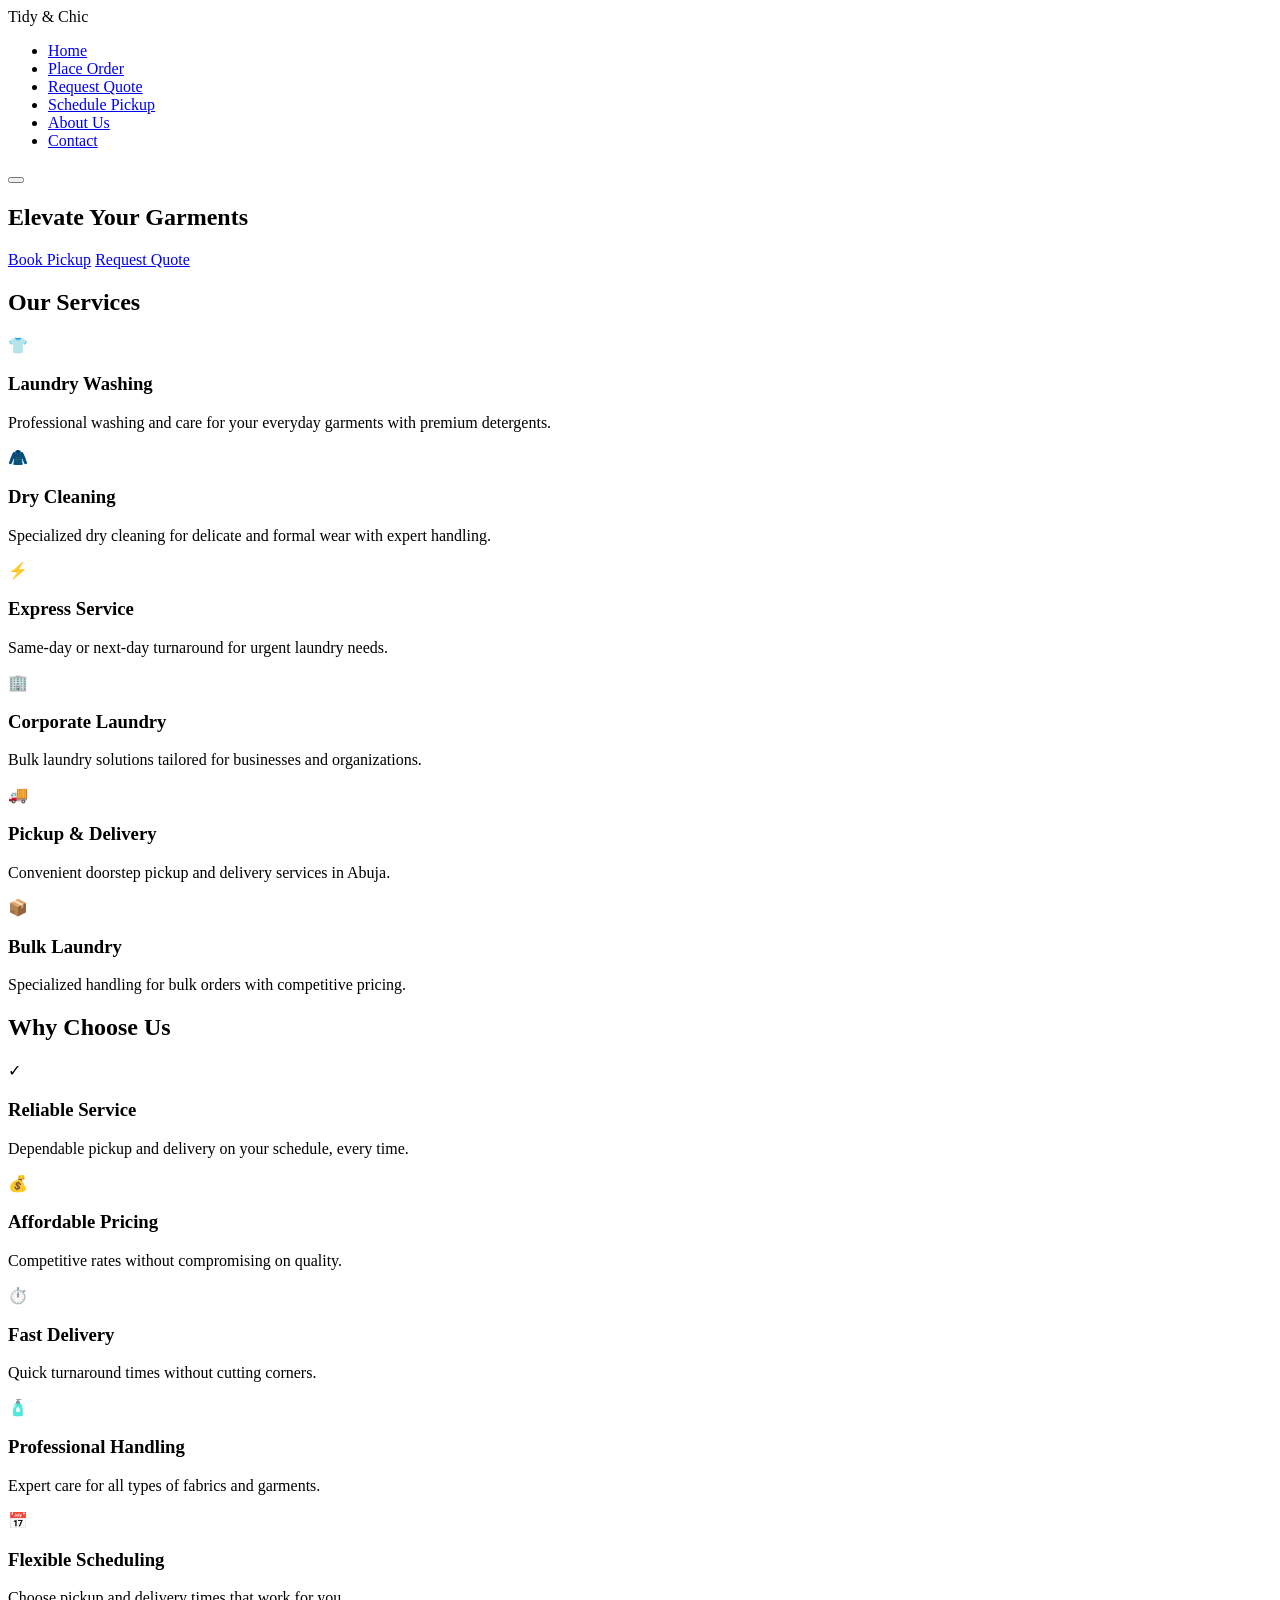
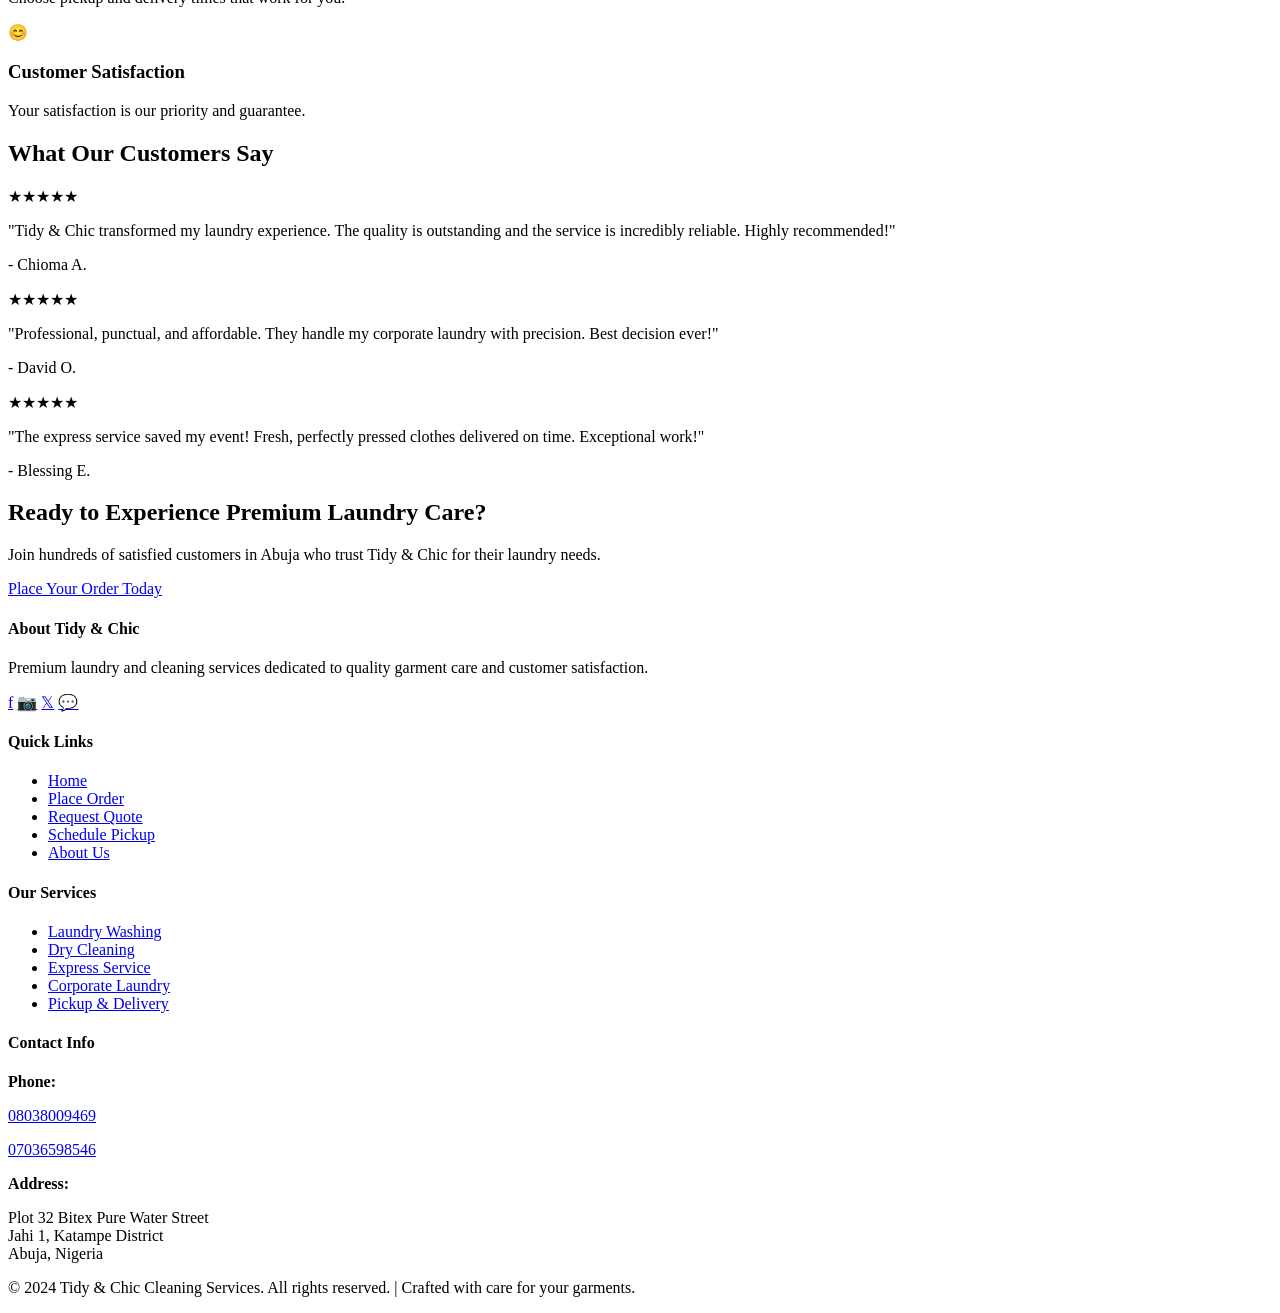
==== index.html @ a89e9006 "Pasted the pages i developed into the repo." ====
<!DOCTYPE html>
<html lang="en">
<head>
  <meta charset="UTF-8">
  <meta name="viewport" content="width=device-width, initial-scale=1.0">
  <meta name="description" content="Tidy & Chic Cleaning Services - Professional laundry and dry cleaning services in Abuja, Nigeria">
  <meta name="keywords" content="laundry services, dry cleaning, express laundry, Abuja Nigeria">
  <title>Tidy & Chic Cleaning Services - Professional Laundry in Abuja</title>
  <link rel="preconnect" href="https://fonts.googleapis.com">
  <link rel="preconnect" href="https://fonts.gstatic.com" crossorigin>
  <link href="https://fonts.googleapis.com/css2?family=Playfair+Display:wght@700&family=Montserrat:wght@600&display=swap" rel="stylesheet">
  <link rel="stylesheet" href="style.css">
</head>
<body>
  <!-- Navigation Bar -->
  <nav>
    <div class="nav-container">
      <div class="logo">Tidy & Chic</div>
      <ul class="nav-links">
        <li><a href="index.html">Home</a></li>
        <li><a href="order.html">Place Order</a></li>
        <li><a href="quote.html">Request Quote</a></li>
        <li><a href="schedule.html">Schedule Pickup</a></li>
        <li><a href="about.html">About Us</a></li>
        <li><a href="contact.html">Contact</a></li>
      </ul>
      <button class="menu-toggle">
        <span></span>
        <span></span>
        <span></span>
      </button>
    </div>
  </nav>

  <!-- Hero Section -->
  <section class="hero">
    <div class="hero-content">
      <h1>Elevate Your Garments</h1>
      <p class="hero-subtitle">
        <span class="typing-text"></span>
      </p>
      <div class="hero-buttons">
        <a href="order.html" class="btn btn-primary">Book Pickup</a>
        <a href="quote.html" class="btn btn-secondary">Request Quote</a>
      </div>
    </div>
  </section>

  <!-- Services Section -->
  <section class="services">
    <div class="container">
      <h2 class="section-title">Our Services</h2>
      <div class="services-grid">
        <div class="service-card">
          <div class="service-icon">👕</div>
          <h3>Laundry Washing</h3>
          <p>Professional washing and care for your everyday garments with premium detergents.</p>
        </div>
        <div class="service-card">
          <div class="service-icon">🧥</div>
          <h3>Dry Cleaning</h3>
          <p>Specialized dry cleaning for delicate and formal wear with expert handling.</p>
        </div>
        <div class="service-card">
          <div class="service-icon">⚡</div>
          <h3>Express Service</h3>
          <p>Same-day or next-day turnaround for urgent laundry needs.</p>
        </div>
        <div class="service-card">
          <div class="service-icon">🏢</div>
          <h3>Corporate Laundry</h3>
          <p>Bulk laundry solutions tailored for businesses and organizations.</p>
        </div>
        <div class="service-card">
          <div class="service-icon">🚚</div>
          <h3>Pickup & Delivery</h3>
          <p>Convenient doorstep pickup and delivery services in Abuja.</p>
        </div>
        <div class="service-card">
          <div class="service-icon">📦</div>
          <h3>Bulk Laundry</h3>
          <p>Specialized handling for bulk orders with competitive pricing.</p>
        </div>
      </div>
    </div>
  </section>

  <!-- Why Choose Us Section -->
  <section class="why-choose-us">
    <div class="container">
      <h2 class="section-title">Why Choose Us</h2>
      <div class="features-grid">
        <div class="feature-item">
          <div class="service-icon">✓</div>
          <h3>Reliable Service</h3>
          <p>Dependable pickup and delivery on your schedule, every time.</p>
        </div>
        <div class="feature-item">
          <div class="service-icon">💰</div>
          <h3>Affordable Pricing</h3>
          <p>Competitive rates without compromising on quality.</p>
        </div>
        <div class="feature-item">
          <div class="service-icon">⏱️</div>
          <h3>Fast Delivery</h3>
          <p>Quick turnaround times without cutting corners.</p>
        </div>
        <div class="feature-item">
          <div class="service-icon">🧴</div>
          <h3>Professional Handling</h3>
          <p>Expert care for all types of fabrics and garments.</p>
        </div>
        <div class="feature-item">
          <div class="service-icon">📅</div>
          <h3>Flexible Scheduling</h3>
          <p>Choose pickup and delivery times that work for you.</p>
        </div>
        <div class="feature-item">
          <div class="service-icon">😊</div>
          <h3>Customer Satisfaction</h3>
          <p>Your satisfaction is our priority and guarantee.</p>
        </div>
      </div>
    </div>
  </section>

  <!-- Testimonials Section -->
  <section class="testimonials">
    <div class="container">
      <h2 class="section-title">What Our Customers Say</h2>
      <div class="testimonials-grid">
        <div class="testimonial-card">
          <div class="stars">★★★★★</div>
          <p class="testimonial-text">"Tidy & Chic transformed my laundry experience. The quality is outstanding and the service is incredibly reliable. Highly recommended!"</p>
          <p class="testimonial-author">- Chioma A.</p>
        </div>
        <div class="testimonial-card">
          <div class="stars">★★★★★</div>
          <p class="testimonial-text">"Professional, punctual, and affordable. They handle my corporate laundry with precision. Best decision ever!"</p>
          <p class="testimonial-author">- David O.</p>
        </div>
        <div class="testimonial-card">
          <div class="stars">★★★★★</div>
          <p class="testimonial-text">"The express service saved my event! Fresh, perfectly pressed clothes delivered on time. Exceptional work!"</p>
          <p class="testimonial-author">- Blessing E.</p>
        </div>
      </div>
    </div>
  </section>

  <!-- Contact CTA Section -->
  <section class="contact-cta">
    <div class="container">
      <h2>Ready to Experience Premium Laundry Care?</h2>
      <p>Join hundreds of satisfied customers in Abuja who trust Tidy & Chic for their laundry needs.</p>
      <a href="order.html" class="btn" style="border-color: var(--navy);">Place Your Order Today</a>
    </div>
  </section>

  <!-- Footer -->
  <footer>
    <div class="footer-content">
      <div class="footer-section">
        <h4>About Tidy & Chic</h4>
        <p>Premium laundry and cleaning services dedicated to quality garment care and customer satisfaction.</p>
        <div class="social-icons">
          <a href="#" title="Facebook">f</a>
          <a href="#" title="Instagram">📷</a>
          <a href="#" title="Twitter">𝕏</a>
          <a href="#" title="WhatsApp">💬</a>
        </div>
      </div>
      <div class="footer-section">
        <h4>Quick Links</h4>
        <ul>
          <li><a href="index.html">Home</a></li>
          <li><a href="order.html">Place Order</a></li>
          <li><a href="quote.html">Request Quote</a></li>
          <li><a href="schedule.html">Schedule Pickup</a></li>
          <li><a href="about.html">About Us</a></li>
        </ul>
      </div>
      <div class="footer-section">
        <h4>Our Services</h4>
        <ul>
          <li><a href="#">Laundry Washing</a></li>
          <li><a href="#">Dry Cleaning</a></li>
          <li><a href="#">Express Service</a></li>
          <li><a href="#">Corporate Laundry</a></li>
          <li><a href="#">Pickup & Delivery</a></li>
        </ul>
      </div>
      <div class="footer-section">
        <h4>Contact Info</h4>
        <p><strong>Phone:</strong></p>
        <p><a href="tel:08038009469">08038009469</a></p>
        <p><a href="tel:07036598546">07036598546</a></p>
        <p><strong>Address:</strong></p>
        <p>Plot 32 Bitex Pure Water Street<br>Jahi 1, Katampe District<br>Abuja, Nigeria</p>
      </div>
    </div>
    <div class="footer-bottom">
      <p>&copy; 2024 Tidy & Chic Cleaning Services. All rights reserved. | Crafted with care for your garments.</p>
    </div>
  </footer>

  <script src="main.js"></script>
</body>
</html>
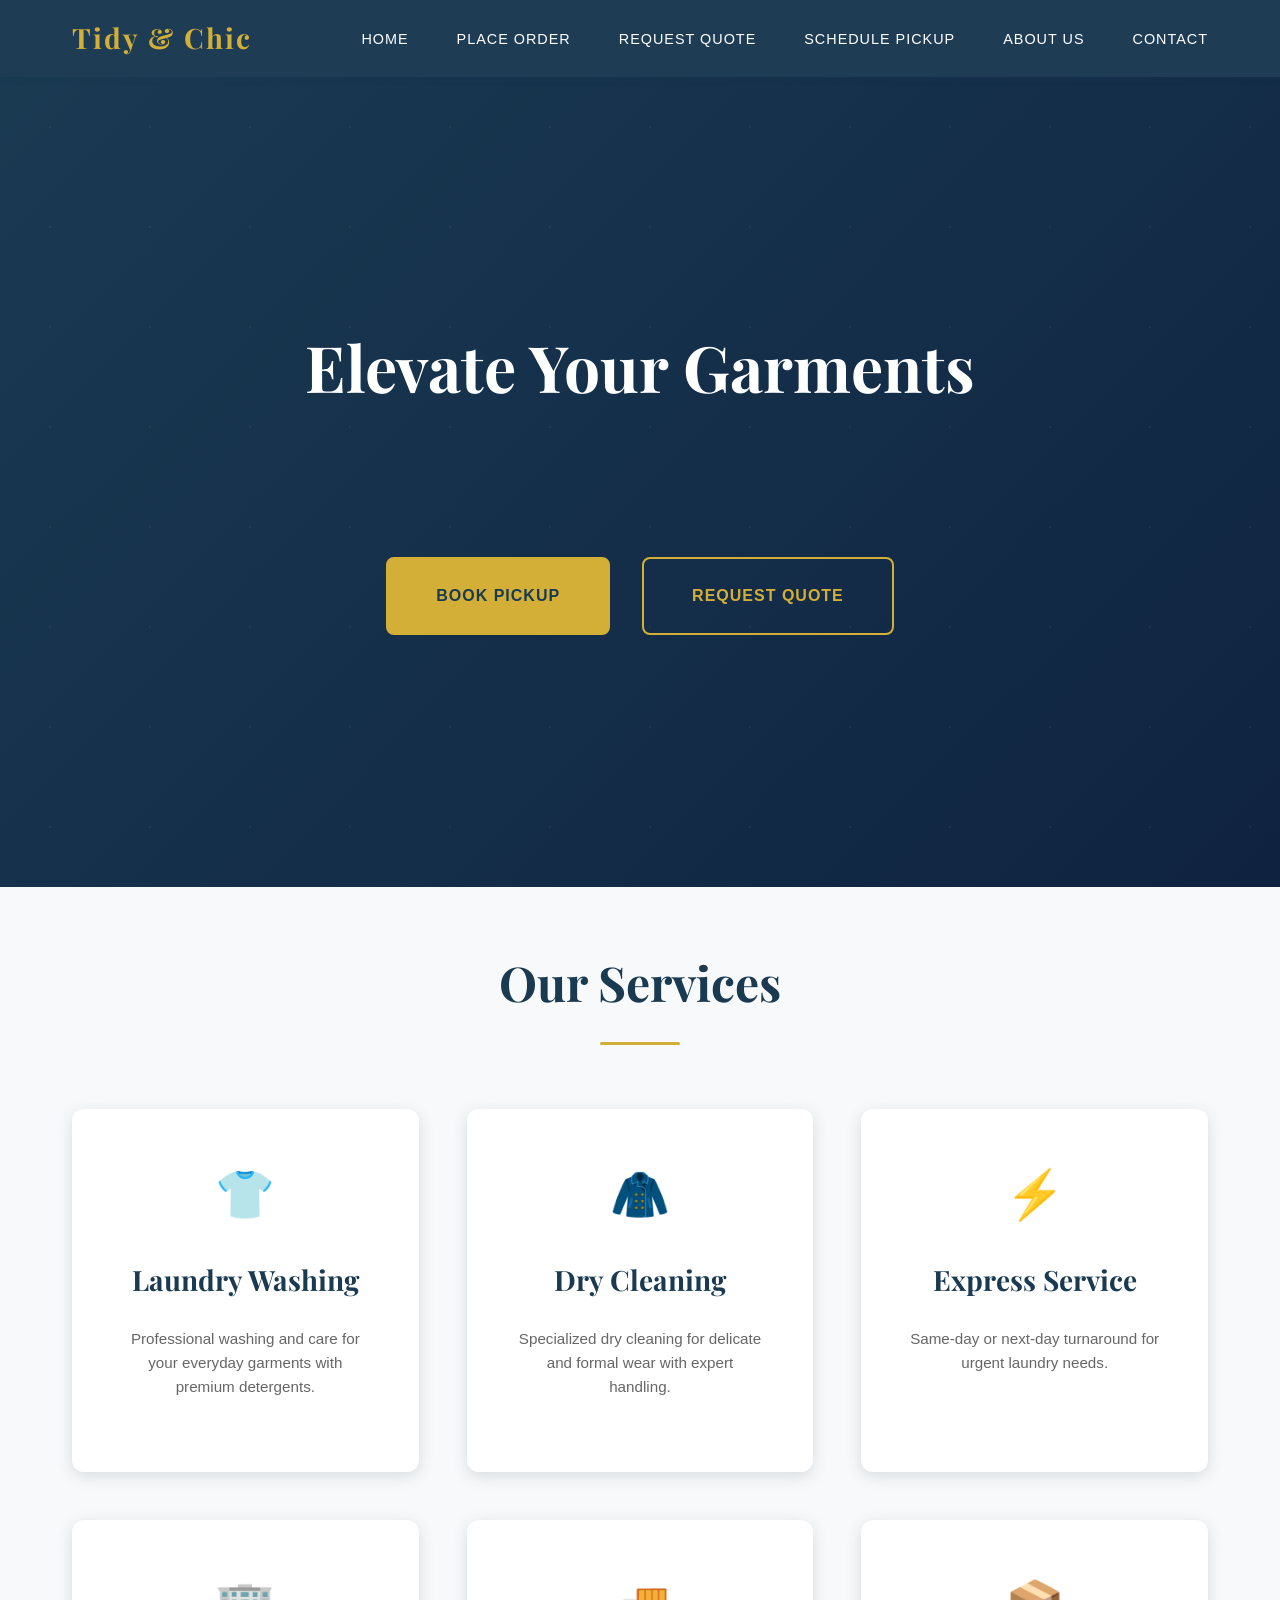
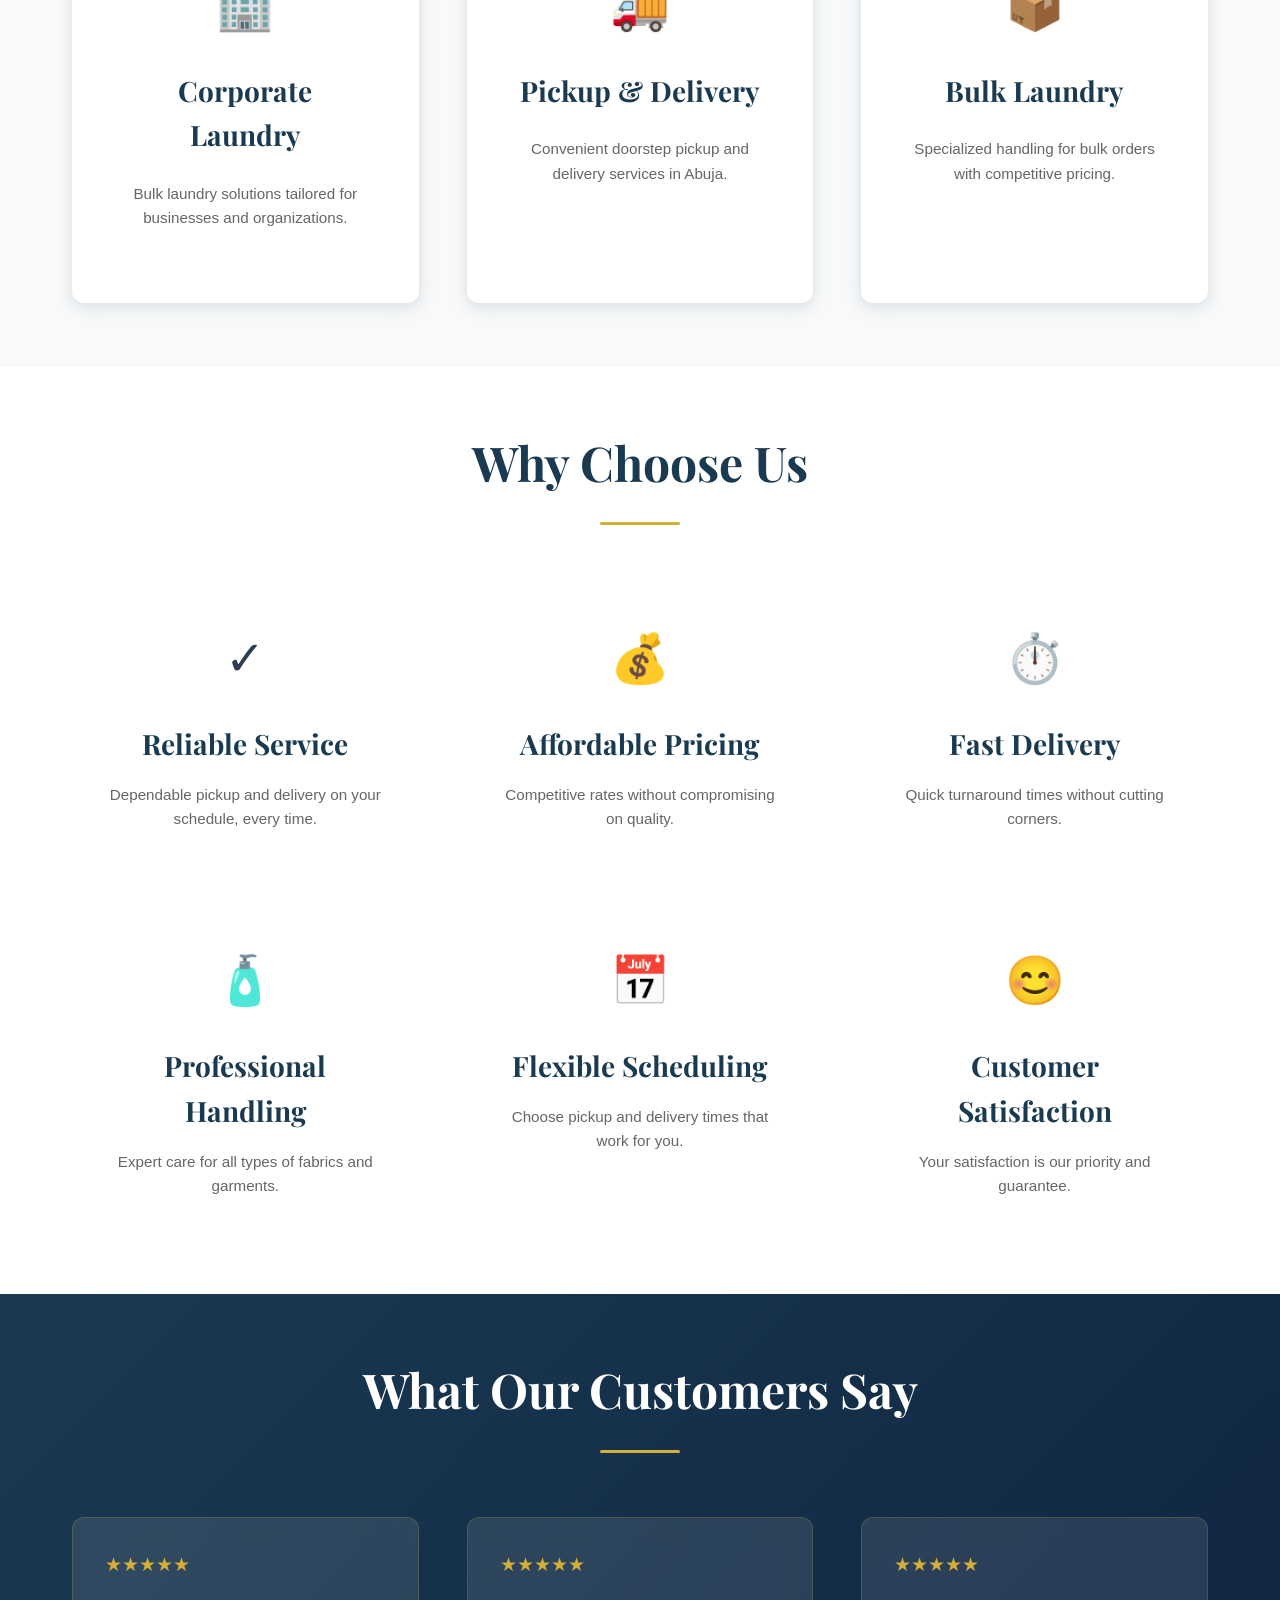
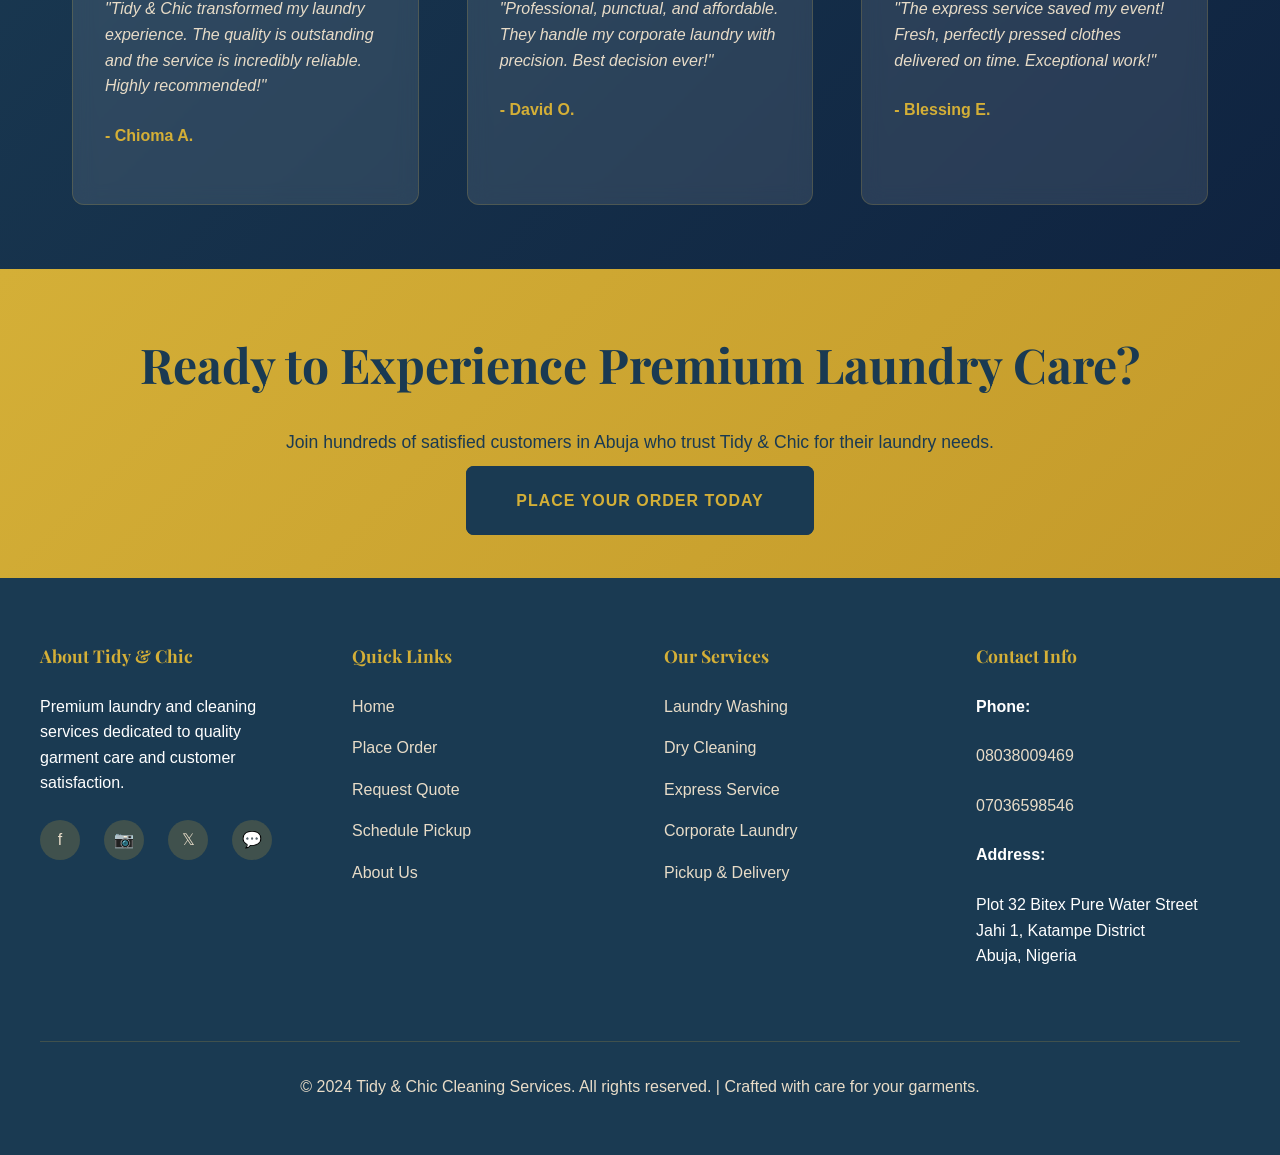
==== commit a1c656ee: "linked up code to the css rule" ====
--- a/index.html
+++ b/index.html
@@ -1,209 +1,252 @@
-<!DOCTYPE html>
+<!doctype html>
 <html lang="en">
-<head>
-  <meta charset="UTF-8">
-  <meta name="viewport" content="width=device-width, initial-scale=1.0">
-  <meta name="description" content="Tidy & Chic Cleaning Services - Professional laundry and dry cleaning services in Abuja, Nigeria">
-  <meta name="keywords" content="laundry services, dry cleaning, express laundry, Abuja Nigeria">
-  <title>Tidy & Chic Cleaning Services - Professional Laundry in Abuja</title>
-  <link rel="preconnect" href="https://fonts.googleapis.com">
-  <link rel="preconnect" href="https://fonts.gstatic.com" crossorigin>
-  <link href="https://fonts.googleapis.com/css2?family=Playfair+Display:wght@700&family=Montserrat:wght@600&display=swap" rel="stylesheet">
-  <link rel="stylesheet" href="style.css">
-</head>
-<body>
-  <!-- Navigation Bar -->
-  <nav>
-    <div class="nav-container">
-      <div class="logo">Tidy & Chic</div>
-      <ul class="nav-links">
-        <li><a href="index.html">Home</a></li>
-        <li><a href="order.html">Place Order</a></li>
-        <li><a href="quote.html">Request Quote</a></li>
-        <li><a href="schedule.html">Schedule Pickup</a></li>
-        <li><a href="about.html">About Us</a></li>
-        <li><a href="contact.html">Contact</a></li>
-      </ul>
-      <button class="menu-toggle">
-        <span></span>
-        <span></span>
-        <span></span>
-      </button>
-    </div>
-  </nav>
-
-  <!-- Hero Section -->
-  <section class="hero">
-    <div class="hero-content">
-      <h1>Elevate Your Garments</h1>
-      <p class="hero-subtitle">
-        <span class="typing-text"></span>
-      </p>
-      <div class="hero-buttons">
-        <a href="order.html" class="btn btn-primary">Book Pickup</a>
-        <a href="quote.html" class="btn btn-secondary">Request Quote</a>
-      </div>
-    </div>
-  </section>
-
-  <!-- Services Section -->
-  <section class="services">
-    <div class="container">
-      <h2 class="section-title">Our Services</h2>
-      <div class="services-grid">
-        <div class="service-card">
-          <div class="service-icon">👕</div>
-          <h3>Laundry Washing</h3>
-          <p>Professional washing and care for your everyday garments with premium detergents.</p>
-        </div>
-        <div class="service-card">
-          <div class="service-icon">🧥</div>
-          <h3>Dry Cleaning</h3>
-          <p>Specialized dry cleaning for delicate and formal wear with expert handling.</p>
-        </div>
-        <div class="service-card">
-          <div class="service-icon">⚡</div>
-          <h3>Express Service</h3>
-          <p>Same-day or next-day turnaround for urgent laundry needs.</p>
-        </div>
-        <div class="service-card">
-          <div class="service-icon">🏢</div>
-          <h3>Corporate Laundry</h3>
-          <p>Bulk laundry solutions tailored for businesses and organizations.</p>
-        </div>
-        <div class="service-card">
-          <div class="service-icon">🚚</div>
-          <h3>Pickup & Delivery</h3>
-          <p>Convenient doorstep pickup and delivery services in Abuja.</p>
-        </div>
-        <div class="service-card">
-          <div class="service-icon">📦</div>
-          <h3>Bulk Laundry</h3>
-          <p>Specialized handling for bulk orders with competitive pricing.</p>
-        </div>
-      </div>
-    </div>
-  </section>
-
-  <!-- Why Choose Us Section -->
-  <section class="why-choose-us">
-    <div class="container">
-      <h2 class="section-title">Why Choose Us</h2>
-      <div class="features-grid">
-        <div class="feature-item">
-          <div class="service-icon">✓</div>
-          <h3>Reliable Service</h3>
-          <p>Dependable pickup and delivery on your schedule, every time.</p>
-        </div>
-        <div class="feature-item">
-          <div class="service-icon">💰</div>
-          <h3>Affordable Pricing</h3>
-          <p>Competitive rates without compromising on quality.</p>
-        </div>
-        <div class="feature-item">
-          <div class="service-icon">⏱️</div>
-          <h3>Fast Delivery</h3>
-          <p>Quick turnaround times without cutting corners.</p>
-        </div>
-        <div class="feature-item">
-          <div class="service-icon">🧴</div>
-          <h3>Professional Handling</h3>
-          <p>Expert care for all types of fabrics and garments.</p>
-        </div>
-        <div class="feature-item">
-          <div class="service-icon">📅</div>
-          <h3>Flexible Scheduling</h3>
-          <p>Choose pickup and delivery times that work for you.</p>
-        </div>
-        <div class="feature-item">
-          <div class="service-icon">😊</div>
-          <h3>Customer Satisfaction</h3>
-          <p>Your satisfaction is our priority and guarantee.</p>
-        </div>
-      </div>
-    </div>
-  </section>
-
-  <!-- Testimonials Section -->
-  <section class="testimonials">
-    <div class="container">
-      <h2 class="section-title">What Our Customers Say</h2>
-      <div class="testimonials-grid">
-        <div class="testimonial-card">
-          <div class="stars">★★★★★</div>
-          <p class="testimonial-text">"Tidy & Chic transformed my laundry experience. The quality is outstanding and the service is incredibly reliable. Highly recommended!"</p>
-          <p class="testimonial-author">- Chioma A.</p>
-        </div>
-        <div class="testimonial-card">
-          <div class="stars">★★★★★</div>
-          <p class="testimonial-text">"Professional, punctual, and affordable. They handle my corporate laundry with precision. Best decision ever!"</p>
-          <p class="testimonial-author">- David O.</p>
-        </div>
-        <div class="testimonial-card">
-          <div class="stars">★★★★★</div>
-          <p class="testimonial-text">"The express service saved my event! Fresh, perfectly pressed clothes delivered on time. Exceptional work!"</p>
-          <p class="testimonial-author">- Blessing E.</p>
-        </div>
-      </div>
-    </div>
-  </section>
-
-  <!-- Contact CTA Section -->
-  <section class="contact-cta">
-    <div class="container">
-      <h2>Ready to Experience Premium Laundry Care?</h2>
-      <p>Join hundreds of satisfied customers in Abuja who trust Tidy & Chic for their laundry needs.</p>
-      <a href="order.html" class="btn" style="border-color: var(--navy);">Place Your Order Today</a>
-    </div>
-  </section>
-
-  <!-- Footer -->
-  <footer>
-    <div class="footer-content">
-      <div class="footer-section">
-        <h4>About Tidy & Chic</h4>
-        <p>Premium laundry and cleaning services dedicated to quality garment care and customer satisfaction.</p>
-        <div class="social-icons">
-          <a href="#" title="Facebook">f</a>
-          <a href="#" title="Instagram">📷</a>
-          <a href="#" title="Twitter">𝕏</a>
-          <a href="#" title="WhatsApp">💬</a>
-        </div>
-      </div>
-      <div class="footer-section">
-        <h4>Quick Links</h4>
-        <ul>
+  <head>
+    <meta charset="UTF-8" />
+    <meta name="viewport" content="width=device-width, initial-scale=1.0" />
+    <meta
+      name="description"
+      content="Tidy & Chic Cleaning Services - Professional laundry and dry cleaning services in Abuja, Nigeria"
+    />
+    <meta
+      name="keywords"
+      content="laundry services, dry cleaning, express laundry, Abuja Nigeria"
+    />
+    <title>Tidy & Chic Cleaning Services - Professional Laundry in Abuja</title>
+    <link rel="preconnect" href="https://fonts.googleapis.com" />
+    <link rel="preconnect" href="https://fonts.gstatic.com" crossorigin />
+    <link
+      href="https://fonts.googleapis.com/css2?family=Playfair+Display:wght@700&family=Montserrat:wght@600&display=swap"
+      rel="stylesheet"
+    />
+    <link rel="stylesheet" href="./assets/css/style.css" />
+  </head>
+  <body>
+    <!-- Navigation Bar -->
+    <nav>
+      <div class="nav-container">
+        <div class="logo">Tidy & Chic</div>
+        <ul class="nav-links">
           <li><a href="index.html">Home</a></li>
           <li><a href="order.html">Place Order</a></li>
           <li><a href="quote.html">Request Quote</a></li>
           <li><a href="schedule.html">Schedule Pickup</a></li>
           <li><a href="about.html">About Us</a></li>
+          <li><a href="contact.html">Contact</a></li>
         </ul>
-      </div>
-      <div class="footer-section">
-        <h4>Our Services</h4>
-        <ul>
-          <li><a href="#">Laundry Washing</a></li>
-          <li><a href="#">Dry Cleaning</a></li>
-          <li><a href="#">Express Service</a></li>
-          <li><a href="#">Corporate Laundry</a></li>
-          <li><a href="#">Pickup & Delivery</a></li>
-        </ul>
-      </div>
-      <div class="footer-section">
-        <h4>Contact Info</h4>
-        <p><strong>Phone:</strong></p>
-        <p><a href="tel:08038009469">08038009469</a></p>
-        <p><a href="tel:07036598546">07036598546</a></p>
-        <p><strong>Address:</strong></p>
-        <p>Plot 32 Bitex Pure Water Street<br>Jahi 1, Katampe District<br>Abuja, Nigeria</p>
-      </div>
-    </div>
-    <div class="footer-bottom">
-      <p>&copy; 2024 Tidy & Chic Cleaning Services. All rights reserved. | Crafted with care for your garments.</p>
-    </div>
-  </footer>
-
-  <script src="main.js"></script>
-</body>
+        <button class="menu-toggle">
+          <span></span>
+          <span></span>
+          <span></span>
+        </button>
+      </div>
+    </nav>
+
+    <!-- Hero Section -->
+    <section class="hero">
+      <div class="hero-content">
+        <h1>Elevate Your Garments</h1>
+        <p class="hero-subtitle">
+          <span class="typing-text"></span>
+        </p>
+        <div class="hero-buttons">
+          <a href="order.html" class="btn btn-primary">Book Pickup</a>
+          <a href="quote.html" class="btn btn-secondary">Request Quote</a>
+        </div>
+      </div>
+    </section>
+
+    <!-- Services Section -->
+    <section class="services">
+      <div class="container">
+        <h2 class="section-title">Our Services</h2>
+        <div class="services-grid">
+          <div class="service-card">
+            <div class="service-icon">👕</div>
+            <h3>Laundry Washing</h3>
+            <p>
+              Professional washing and care for your everyday garments with
+              premium detergents.
+            </p>
+          </div>
+          <div class="service-card">
+            <div class="service-icon">🧥</div>
+            <h3>Dry Cleaning</h3>
+            <p>
+              Specialized dry cleaning for delicate and formal wear with expert
+              handling.
+            </p>
+          </div>
+          <div class="service-card">
+            <div class="service-icon">⚡</div>
+            <h3>Express Service</h3>
+            <p>Same-day or next-day turnaround for urgent laundry needs.</p>
+          </div>
+          <div class="service-card">
+            <div class="service-icon">🏢</div>
+            <h3>Corporate Laundry</h3>
+            <p>
+              Bulk laundry solutions tailored for businesses and organizations.
+            </p>
+          </div>
+          <div class="service-card">
+            <div class="service-icon">🚚</div>
+            <h3>Pickup & Delivery</h3>
+            <p>Convenient doorstep pickup and delivery services in Abuja.</p>
+          </div>
+          <div class="service-card">
+            <div class="service-icon">📦</div>
+            <h3>Bulk Laundry</h3>
+            <p>
+              Specialized handling for bulk orders with competitive pricing.
+            </p>
+          </div>
+        </div>
+      </div>
+    </section>
+
+    <!-- Why Choose Us Section -->
+    <section class="why-choose-us">
+      <div class="container">
+        <h2 class="section-title">Why Choose Us</h2>
+        <div class="features-grid">
+          <div class="feature-item">
+            <div class="service-icon">✓</div>
+            <h3>Reliable Service</h3>
+            <p>Dependable pickup and delivery on your schedule, every time.</p>
+          </div>
+          <div class="feature-item">
+            <div class="service-icon">💰</div>
+            <h3>Affordable Pricing</h3>
+            <p>Competitive rates without compromising on quality.</p>
+          </div>
+          <div class="feature-item">
+            <div class="service-icon">⏱️</div>
+            <h3>Fast Delivery</h3>
+            <p>Quick turnaround times without cutting corners.</p>
+          </div>
+          <div class="feature-item">
+            <div class="service-icon">🧴</div>
+            <h3>Professional Handling</h3>
+            <p>Expert care for all types of fabrics and garments.</p>
+          </div>
+          <div class="feature-item">
+            <div class="service-icon">📅</div>
+            <h3>Flexible Scheduling</h3>
+            <p>Choose pickup and delivery times that work for you.</p>
+          </div>
+          <div class="feature-item">
+            <div class="service-icon">😊</div>
+            <h3>Customer Satisfaction</h3>
+            <p>Your satisfaction is our priority and guarantee.</p>
+          </div>
+        </div>
+      </div>
+    </section>
+
+    <!-- Testimonials Section -->
+    <section class="testimonials">
+      <div class="container">
+        <h2 class="section-title">What Our Customers Say</h2>
+        <div class="testimonials-grid">
+          <div class="testimonial-card">
+            <div class="stars">★★★★★</div>
+            <p class="testimonial-text">
+              "Tidy & Chic transformed my laundry experience. The quality is
+              outstanding and the service is incredibly reliable. Highly
+              recommended!"
+            </p>
+            <p class="testimonial-author">- Chioma A.</p>
+          </div>
+          <div class="testimonial-card">
+            <div class="stars">★★★★★</div>
+            <p class="testimonial-text">
+              "Professional, punctual, and affordable. They handle my corporate
+              laundry with precision. Best decision ever!"
+            </p>
+            <p class="testimonial-author">- David O.</p>
+          </div>
+          <div class="testimonial-card">
+            <div class="stars">★★★★★</div>
+            <p class="testimonial-text">
+              "The express service saved my event! Fresh, perfectly pressed
+              clothes delivered on time. Exceptional work!"
+            </p>
+            <p class="testimonial-author">- Blessing E.</p>
+          </div>
+        </div>
+      </div>
+    </section>
+
+    <!-- Contact CTA Section -->
+    <section class="contact-cta">
+      <div class="container">
+        <h2>Ready to Experience Premium Laundry Care?</h2>
+        <p>
+          Join hundreds of satisfied customers in Abuja who trust Tidy & Chic
+          for their laundry needs.
+        </p>
+        <a href="order.html" class="btn" style="border-color: var(--navy)"
+          >Place Your Order Today</a
+        >
+      </div>
+    </section>
+
+    <!-- Footer -->
+    <footer>
+      <div class="footer-content">
+        <div class="footer-section">
+          <h4>About Tidy & Chic</h4>
+          <p>
+            Premium laundry and cleaning services dedicated to quality garment
+            care and customer satisfaction.
+          </p>
+          <div class="social-icons">
+            <a href="#" title="Facebook">f</a>
+            <a href="#" title="Instagram">📷</a>
+            <a href="#" title="Twitter">𝕏</a>
+            <a href="#" title="WhatsApp">💬</a>
+          </div>
+        </div>
+        <div class="footer-section">
+          <h4>Quick Links</h4>
+          <ul>
+            <li><a href="index.html">Home</a></li>
+            <li><a href="order.html">Place Order</a></li>
+            <li><a href="quote.html">Request Quote</a></li>
+            <li><a href="schedule.html">Schedule Pickup</a></li>
+            <li><a href="about.html">About Us</a></li>
+          </ul>
+        </div>
+        <div class="footer-section">
+          <h4>Our Services</h4>
+          <ul>
+            <li><a href="#">Laundry Washing</a></li>
+            <li><a href="#">Dry Cleaning</a></li>
+            <li><a href="#">Express Service</a></li>
+            <li><a href="#">Corporate Laundry</a></li>
+            <li><a href="#">Pickup & Delivery</a></li>
+          </ul>
+        </div>
+        <div class="footer-section">
+          <h4>Contact Info</h4>
+          <p><strong>Phone:</strong></p>
+          <p><a href="tel:08038009469">08038009469</a></p>
+          <p><a href="tel:07036598546">07036598546</a></p>
+          <p><strong>Address:</strong></p>
+          <p>
+            Plot 32 Bitex Pure Water Street<br />Jahi 1, Katampe District<br />Abuja,
+            Nigeria
+          </p>
+        </div>
+      </div>
+      <div class="footer-bottom">
+        <p>
+          &copy; 2024 Tidy & Chic Cleaning Services. All rights reserved. |
+          Crafted with care for your garments.
+        </p>
+      </div>
+    </footer>
+
+    <script src="main.js"></script>
+  </body>
 </html>
--- a/assets/css/style.css
+++ b/assets/css/style.css
@@ -0,0 +1,976 @@
+/* ============================================
+   TIDY & CHIC CLEANING SERVICES - GLOBAL STYLES
+   ============================================ */
+
+/* CSS Variables - Color Palette & Typography */
+:root {
+  /* Primary Colors - Luxury Palette */
+  --navy: #1a3a52;
+  --gold: #d4af37;
+  --white: #ffffff;
+  --light-gray: #f8f9fa;
+  --dark-gray: #2c3e50;
+  --accent-light: #e8dcc8;
+  
+  /* Typography */
+  --font-display: 'Playfair Display', serif;
+  --font-body: 'Segoe UI', Tahoma, Geneva, Verdana, sans-serif;
+  --font-accent: 'Montserrat', sans-serif;
+  
+  /* Spacing */
+  --spacing-xs: 0.5rem;
+  --spacing-sm: 1rem;
+  --spacing-md: 1.5rem;
+  --spacing-lg: 2rem;
+  --spacing-xl: 3rem;
+  --spacing-xxl: 4rem;
+  
+  /* Border Radius */
+  --radius-sm: 4px;
+  --radius-md: 8px;
+  --radius-lg: 12px;
+  
+  /* Transitions */
+  --transition-fast: 0.2s ease;
+  --transition-smooth: 0.4s ease;
+  --transition-slow: 0.6s ease;
+  
+  /* Box Shadows */
+  --shadow-sm: 0 2px 8px rgba(26, 58, 82, 0.1);
+  --shadow-md: 0 4px 16px rgba(26, 58, 82, 0.15);
+  --shadow-lg: 0 8px 32px rgba(26, 58, 82, 0.2);
+}
+
+/* ============================================
+   RESET & BASE STYLES
+   ============================================ */
+
+* {
+  margin: 0;
+  padding: 0;
+  box-sizing: border-box;
+}
+
+html {
+  scroll-behavior: smooth;
+}
+
+body {
+  font-family: var(--font-body);
+  color: var(--dark-gray);
+  background-color: var(--white);
+  line-height: 1.6;
+  overflow-x: hidden;
+}
+
+a {
+  color: var(--navy);
+  text-decoration: none;
+  transition: color var(--transition-fast);
+}
+
+a:hover {
+  color: var(--gold);
+}
+
+button {
+  cursor: pointer;
+  font-family: var(--font-body);
+  transition: all var(--transition-fast);
+}
+
+/* ============================================
+   TYPOGRAPHY
+   ============================================ */
+
+h1, h2, h3, h4, h5, h6 {
+  font-family: var(--font-display);
+  color: var(--navy);
+  margin-bottom: var(--spacing-sm);
+}
+
+h1 {
+  font-size: clamp(2rem, 5vw, 4rem);
+  line-height: 1.2;
+  font-weight: 700;
+}
+
+h2 {
+  font-size: clamp(1.75rem, 4vw, 3rem);
+  line-height: 1.3;
+}
+
+h3 {
+  font-size: clamp(1.25rem, 2.5vw, 1.75rem);
+}
+
+h4 {
+  font-size: 1.25rem;
+}
+
+p {
+  margin-bottom: var(--spacing-md);
+  font-size: 1rem;
+}
+
+.text-gold {
+  color: var(--gold);
+}
+
+.text-white {
+  color: var(--white);
+}
+
+/* ============================================
+   CONTAINER & LAYOUT
+   ============================================ */
+
+.container {
+  width: 100%;
+  max-width: 1200px;
+  margin: 0 auto;
+  padding: 0 var(--spacing-lg);
+}
+
+section {
+  padding: var(--spacing-xxl) 0;
+}
+
+/* ============================================
+   NAVIGATION BAR
+   ============================================ */
+
+nav {
+  position: sticky;
+  top: 0;
+  z-index: 1000;
+  background: rgba(26, 58, 82, 0.98);
+  backdrop-filter: blur(10px);
+  padding: var(--spacing-sm) 0;
+  box-shadow: var(--shadow-sm);
+}
+
+.nav-container {
+  display: flex;
+  justify-content: space-between;
+  align-items: center;
+  max-width: 1200px;
+  margin: 0 auto;
+  padding: 0 var(--spacing-lg);
+}
+
+.logo {
+  font-family: var(--font-display);
+  font-size: 1.75rem;
+  font-weight: 700;
+  color: var(--gold);
+  letter-spacing: 2px;
+}
+
+.nav-links {
+  display: flex;
+  list-style: none;
+  gap: var(--spacing-xl);
+}
+
+.nav-links a {
+  color: var(--white);
+  font-size: 0.9rem;
+  font-weight: 500;
+  text-transform: uppercase;
+  letter-spacing: 1px;
+  position: relative;
+}
+
+.nav-links a::after {
+  content: '';
+  position: absolute;
+  bottom: -6px;
+  left: 0;
+  width: 0;
+  height: 2px;
+  background: var(--gold);
+  transition: width var(--transition-fast);
+}
+
+.nav-links a:hover::after {
+  width: 100%;
+}
+
+.nav-links a.active {
+  color: var(--gold);
+}
+
+.nav-links a.active::after {
+  width: 100%;
+}
+
+/* Mobile Menu Toggle */
+.menu-toggle {
+  display: none;
+  flex-direction: column;
+  background: none;
+  border: none;
+  gap: 6px;
+}
+
+.menu-toggle span {
+  width: 25px;
+  height: 3px;
+  background: var(--gold);
+  border-radius: var(--radius-sm);
+  transition: all var(--transition-smooth);
+}
+
+.menu-toggle.active span:nth-child(1) {
+  transform: rotate(45deg) translate(10px, 10px);
+}
+
+.menu-toggle.active span:nth-child(2) {
+  opacity: 0;
+}
+
+.menu-toggle.active span:nth-child(3) {
+  transform: rotate(-45deg) translate(7px, -6px);
+}
+
+/* ============================================
+   HERO SECTION
+   ============================================ */
+
+.hero {
+  position: relative;
+  min-height: 90vh;
+  display: flex;
+  align-items: center;
+  justify-content: center;
+  overflow: hidden;
+  background: linear-gradient(135deg, var(--navy) 0%, #0f2340 100%);
+}
+
+.hero::before {
+  content: '';
+  position: absolute;
+  top: 0;
+  left: 0;
+  right: 0;
+  bottom: 0;
+  background: url('data:image/svg+xml,<svg width="100" height="100" xmlns="http://www.w3.org/2000/svg"><defs><pattern id="pattern" x="0" y="0" width="100" height="100" patternUnits="userSpaceOnUse"><circle cx="50" cy="50" r="1" fill="%23d4af37" opacity="0.1"/></pattern></defs><rect width="100" height="100" fill="url(%23pattern)"/></svg>');
+  pointer-events: none;
+}
+
+.hero-content {
+  position: relative;
+  z-index: 2;
+  text-align: center;
+  color: var(--white);
+  animation: fadeInUp 1s ease 0.3s backwards;
+}
+
+.hero h1 {
+  color: var(--white);
+  margin-bottom: var(--spacing-md);
+}
+
+.hero-subtitle {
+  font-size: 1.5rem;
+  margin-bottom: var(--spacing-xl);
+  color: var(--accent-light);
+  min-height: 80px;
+}
+
+.typing-text {
+  color: var(--gold);
+  font-weight: 600;
+}
+
+.hero-buttons {
+  display: flex;
+  gap: var(--spacing-lg);
+  justify-content: center;
+  flex-wrap: wrap;
+  animation: fadeInUp 1s ease 0.6s backwards;
+}
+
+.btn {
+  padding: var(--spacing-md) var(--spacing-xl);
+  border: 2px solid var(--gold);
+  border-radius: var(--radius-md);
+  font-size: 1rem;
+  font-weight: 600;
+  text-transform: uppercase;
+  letter-spacing: 1px;
+  transition: all var(--transition-smooth);
+  cursor: pointer;
+}
+
+.btn-primary {
+  background: var(--gold);
+  color: var(--navy);
+}
+
+.btn-primary:hover {
+  background: transparent;
+  color: var(--gold);
+  transform: translateY(-3px);
+  box-shadow: 0 8px 20px rgba(212, 175, 55, 0.3);
+}
+
+.btn-secondary {
+  background: transparent;
+  color: var(--gold);
+}
+
+.btn-secondary:hover {
+  background: var(--gold);
+  color: var(--navy);
+  transform: translateY(-3px);
+  box-shadow: 0 8px 20px rgba(212, 175, 55, 0.3);
+}
+
+/* ============================================
+   SERVICES SECTION
+   ============================================ */
+
+.services {
+  background: var(--light-gray);
+}
+
+.section-title {
+  text-align: center;
+  margin-bottom: var(--spacing-xxl);
+  position: relative;
+  padding-bottom: var(--spacing-lg);
+}
+
+.section-title::after {
+  content: '';
+  position: absolute;
+  bottom: 0;
+  left: 50%;
+  transform: translateX(-50%);
+  width: 80px;
+  height: 3px;
+  background: var(--gold);
+  border-radius: var(--radius-sm);
+}
+
+.services-grid {
+  display: grid;
+  grid-template-columns: repeat(auto-fit, minmax(300px, 1fr));
+  gap: var(--spacing-xl);
+}
+
+.service-card {
+  background: var(--white);
+  padding: var(--spacing-xl);
+  border-radius: var(--radius-lg);
+  box-shadow: var(--shadow-md);
+  transition: all var(--transition-smooth);
+  text-align: center;
+  opacity: 0;
+  animation: slideUp 0.6s ease forwards;
+}
+
+.service-card:nth-child(1) { animation-delay: 0.1s; }
+.service-card:nth-child(2) { animation-delay: 0.2s; }
+.service-card:nth-child(3) { animation-delay: 0.3s; }
+.service-card:nth-child(4) { animation-delay: 0.4s; }
+.service-card:nth-child(5) { animation-delay: 0.5s; }
+.service-card:nth-child(6) { animation-delay: 0.6s; }
+
+.service-card:hover {
+  transform: translateY(-10px);
+  box-shadow: var(--shadow-lg);
+  border-top: 4px solid var(--gold);
+}
+
+.service-icon {
+  font-size: 3rem;
+  margin-bottom: var(--spacing-md);
+}
+
+.service-card h3 {
+  margin-bottom: var(--spacing-md);
+}
+
+.service-card p {
+  color: #666;
+  font-size: 0.95rem;
+}
+
+/* ============================================
+   WHY CHOOSE US SECTION
+   ============================================ */
+
+.why-choose-us {
+  background: var(--white);
+}
+
+.features-grid {
+  display: grid;
+  grid-template-columns: repeat(auto-fit, minmax(250px, 1fr));
+  gap: var(--spacing-xl);
+  margin-top: var(--spacing-xl);
+}
+
+.feature-item {
+  padding: var(--spacing-lg);
+  text-align: center;
+  opacity: 0;
+  animation: fadeIn 0.8s ease forwards;
+}
+
+.feature-item:nth-child(1) { animation-delay: 0.2s; }
+.feature-item:nth-child(2) { animation-delay: 0.3s; }
+.feature-item:nth-child(3) { animation-delay: 0.4s; }
+.feature-item:nth-child(4) { animation-delay: 0.5s; }
+.feature-item:nth-child(5) { animation-delay: 0.6s; }
+.feature-item:nth-child(6) { animation-delay: 0.7s; }
+
+.feature-icon {
+  font-size: 2.5rem;
+  margin-bottom: var(--spacing-sm);
+}
+
+.feature-item h3 {
+  color: var(--navy);
+  margin-bottom: var(--spacing-sm);
+}
+
+.feature-item p {
+  color: #666;
+  font-size: 0.95rem;
+  margin-bottom: 0;
+}
+
+/* ============================================
+   TESTIMONIALS SECTION
+   ============================================ */
+
+.testimonials {
+  background: linear-gradient(135deg, var(--navy) 0%, #0f2340 100%);
+  color: var(--white);
+}
+
+.testimonials .section-title {
+  color: var(--white);
+}
+
+.testimonials .section-title::after {
+  background: var(--gold);
+}
+
+.testimonials-grid {
+  display: grid;
+  grid-template-columns: repeat(auto-fit, minmax(280px, 1fr));
+  gap: var(--spacing-xl);
+  margin-top: var(--spacing-xl);
+}
+
+.testimonial-card {
+  background: rgba(255, 255, 255, 0.1);
+  backdrop-filter: blur(10px);
+  padding: var(--spacing-lg);
+  border-radius: var(--radius-lg);
+  border: 1px solid rgba(212, 175, 55, 0.2);
+  transition: all var(--transition-smooth);
+  opacity: 0;
+  animation: slideUp 0.6s ease forwards;
+}
+
+.testimonial-card:nth-child(1) { animation-delay: 0.1s; }
+.testimonial-card:nth-child(2) { animation-delay: 0.2s; }
+.testimonial-card:nth-child(3) { animation-delay: 0.3s; }
+
+.testimonial-card:hover {
+  background: rgba(212, 175, 55, 0.1);
+  border-color: rgba(212, 175, 55, 0.4);
+  transform: translateY(-5px);
+}
+
+.stars {
+  color: var(--gold);
+  margin-bottom: var(--spacing-sm);
+  font-size: 1.2rem;
+}
+
+.testimonial-text {
+  font-style: italic;
+  margin-bottom: var(--spacing-md);
+  color: var(--accent-light);
+}
+
+.testimonial-author {
+  font-weight: 600;
+  color: var(--gold);
+}
+
+/* ============================================
+   CONTACT CTA SECTION
+   ============================================ */
+
+.contact-cta {
+  background: linear-gradient(135deg, var(--gold) 0%, #c49a2a 100%);
+  color: var(--navy);
+  text-align: center;
+  padding: var(--spacing-xxl) var(--spacing-lg);
+}
+
+.contact-cta h2 {
+  color: var(--navy);
+  margin-bottom: var(--spacing-lg);
+}
+
+.contact-cta p {
+  font-size: 1.1rem;
+  margin-bottom: var(--spacing-lg);
+  color: var(--navy);
+}
+
+.contact-cta .btn {
+  background: var(--navy);
+  color: var(--gold);
+  border-color: var(--navy);
+}
+
+.contact-cta .btn:hover {
+  background: transparent;
+  color: var(--navy);
+}
+
+/* ============================================
+   FORMS & FORM ELEMENTS
+   ============================================ */
+
+.form-section {
+  background: var(--light-gray);
+  padding: var(--spacing-xxl) var(--spacing-lg);
+}
+
+.form-container {
+  max-width: 800px;
+  margin: 0 auto;
+  background: var(--white);
+  padding: var(--spacing-xl);
+  border-radius: var(--radius-lg);
+  box-shadow: var(--shadow-md);
+}
+
+.form-group {
+  margin-bottom: var(--spacing-lg);
+}
+
+.form-group label {
+  display: block;
+  margin-bottom: var(--spacing-sm);
+  font-weight: 600;
+  color: var(--navy);
+  font-size: 0.95rem;
+}
+
+.form-group input,
+.form-group textarea,
+.form-group select {
+  width: 100%;
+  padding: var(--spacing-md);
+  border: 2px solid #e0e0e0;
+  border-radius: var(--radius-md);
+  font-family: var(--font-body);
+  font-size: 1rem;
+  transition: all var(--transition-fast);
+}
+
+.form-group input:focus,
+.form-group textarea:focus,
+.form-group select:focus {
+  outline: none;
+  border-color: var(--gold);
+  box-shadow: 0 0 0 3px rgba(212, 175, 55, 0.1);
+}
+
+.form-group textarea {
+  resize: vertical;
+  min-height: 150px;
+}
+
+/* Two Column Form Layout */
+.form-row {
+  display: grid;
+  grid-template-columns: 1fr 1fr;
+  gap: var(--spacing-lg);
+}
+
+.form-row.full {
+  grid-template-columns: 1fr;
+}
+
+/* Service Type Selection */
+.service-options {
+  display: grid;
+  grid-template-columns: repeat(auto-fit, minmax(200px, 1fr));
+  gap: var(--spacing-lg);
+  margin-top: var(--spacing-md);
+}
+
+.service-option {
+  padding: var(--spacing-lg);
+  border: 2px solid #e0e0e0;
+  border-radius: var(--radius-md);
+  cursor: pointer;
+  transition: all var(--transition-fast);
+  text-align: center;
+  background: var(--white);
+}
+
+.service-option input[type="radio"] {
+  display: none;
+}
+
+.service-option input[type="radio"]:checked + .option-label {
+  color: var(--gold);
+}
+
+.service-option:has(input[type="radio"]:checked) {
+  border-color: var(--gold);
+  background: rgba(212, 175, 55, 0.05);
+}
+
+.service-option:hover {
+  border-color: var(--gold);
+}
+
+.option-label {
+  display: block;
+  cursor: pointer;
+  transition: color var(--transition-fast);
+}
+
+.option-title {
+  font-weight: 600;
+  color: var(--navy);
+  margin-bottom: var(--spacing-xs);
+}
+
+.option-description {
+  font-size: 0.85rem;
+  color: #666;
+}
+
+/* Success Message */
+.success-message {
+  position: fixed;
+  top: 100px;
+  right: 20px;
+  background: #4caf50;
+  color: white;
+  padding: var(--spacing-lg) var(--spacing-xl);
+  border-radius: var(--radius-md);
+  box-shadow: var(--shadow-lg);
+  animation: slideInRight 0.5s ease;
+  z-index: 2000;
+}
+
+.error-message {
+  color: #d32f2f;
+  font-size: 0.85rem;
+  margin-top: var(--spacing-xs);
+  display: none;
+}
+
+.error-message.show {
+  display: block;
+}
+
+/* ============================================
+   FOOTER
+   ============================================ */
+
+footer {
+  background: var(--navy);
+  color: var(--white);
+  padding: var(--spacing-xxl) var(--spacing-lg) var(--spacing-lg);
+}
+
+.footer-content {
+  display: grid;
+  grid-template-columns: repeat(auto-fit, minmax(250px, 1fr));
+  gap: var(--spacing-xl);
+  margin-bottom: var(--spacing-xl);
+  max-width: 1200px;
+  margin-left: auto;
+  margin-right: auto;
+}
+
+.footer-section h4 {
+  color: var(--gold);
+  margin-bottom: var(--spacing-md);
+  font-size: 1.1rem;
+}
+
+.footer-section ul {
+  list-style: none;
+}
+
+.footer-section ul li {
+  margin-bottom: var(--spacing-sm);
+}
+
+.footer-section a {
+  color: var(--accent-light);
+}
+
+.footer-section a:hover {
+  color: var(--gold);
+}
+
+.social-icons {
+  display: flex;
+  gap: var(--spacing-md);
+  margin-top: var(--spacing-md);
+}
+
+.social-icons a {
+  display: inline-flex;
+  align-items: center;
+  justify-content: center;
+  width: 40px;
+  height: 40px;
+  background: rgba(212, 175, 55, 0.2);
+  border-radius: 50%;
+  transition: all var(--transition-fast);
+}
+
+.social-icons a:hover {
+  background: var(--gold);
+  color: var(--navy);
+}
+
+.footer-bottom {
+  border-top: 1px solid rgba(212, 175, 55, 0.2);
+  padding-top: var(--spacing-lg);
+  text-align: center;
+  color: var(--accent-light);
+  font-size: 0.9rem;
+  max-width: 1200px;
+  margin: 0 auto;
+}
+
+/* ============================================
+   ANIMATIONS
+   ============================================ */
+
+@keyframes fadeInUp {
+  from {
+    opacity: 0;
+    transform: translateY(30px);
+  }
+  to {
+    opacity: 1;
+    transform: translateY(0);
+  }
+}
+
+@keyframes slideUp {
+  from {
+    opacity: 0;
+    transform: translateY(40px);
+  }
+  to {
+    opacity: 1;
+    transform: translateY(0);
+  }
+}
+
+@keyframes fadeIn {
+  from {
+    opacity: 0;
+  }
+  to {
+    opacity: 1;
+  }
+}
+
+@keyframes slideInRight {
+  from {
+    opacity: 0;
+    transform: translateX(30px);
+  }
+  to {
+    opacity: 1;
+    transform: translateX(0);
+  }
+}
+
+@keyframes slideInLeft {
+  from {
+    opacity: 0;
+    transform: translateX(-30px);
+  }
+  to {
+    opacity: 1;
+    transform: translateX(0);
+  }
+}
+
+@keyframes rotate {
+  from {
+    transform: rotate(0deg);
+  }
+  to {
+    transform: rotate(360deg);
+  }
+}
+
+/* ============================================
+   UTILITY CLASSES
+   ============================================ */
+
+.text-center {
+  text-align: center;
+}
+
+.text-gold {
+  color: var(--gold);
+}
+
+.mt-lg {
+  margin-top: var(--spacing-lg);
+}
+
+.mb-lg {
+  margin-bottom: var(--spacing-lg);
+}
+
+.hidden {
+  display: none;
+}
+
+/* ============================================
+   RESPONSIVE DESIGN - TABLETS
+   ============================================ */
+
+@media (max-width: 768px) {
+  .container {
+    padding: 0 var(--spacing-md);
+  }
+
+  section {
+    padding: var(--spacing-xl) 0;
+  }
+
+  .nav-container {
+    padding: 0 var(--spacing-md);
+  }
+
+  .nav-links {
+    position: absolute;
+    top: 100%;
+    left: 0;
+    right: 0;
+    flex-direction: column;
+    background: var(--navy);
+    gap: 0;
+    max-height: 0;
+    overflow: hidden;
+    transition: max-height var(--transition-smooth);
+  }
+
+  .nav-links.active {
+    max-height: 400px;
+  }
+
+  .nav-links li {
+    border-bottom: 1px solid rgba(212, 175, 55, 0.2);
+  }
+
+  .nav-links a {
+    display: block;
+    padding: var(--spacing-md) var(--spacing-lg);
+  }
+
+  .menu-toggle {
+    display: flex;
+  }
+
+  .hero {
+    min-height: 70vh;
+  }
+
+  .hero-buttons {
+    flex-direction: column;
+  }
+
+  .form-row {
+    grid-template-columns: 1fr;
+  }
+
+  .services-grid {
+    grid-template-columns: 1fr;
+  }
+
+  .testimonials-grid {
+    grid-template-columns: 1fr;
+  }
+
+  .features-grid {
+    grid-template-columns: repeat(2, 1fr);
+  }
+}
+
+/* ============================================
+   RESPONSIVE DESIGN - MOBILE
+   ============================================ */
+
+@media (max-width: 480px) {
+  :root {
+    --spacing-lg: 1.5rem;
+    --spacing-xl: 2rem;
+    --spacing-xxl: 2.5rem;
+  }
+
+  .container {
+    padding: 0 var(--spacing-md);
+  }
+
+  .logo {
+    font-size: 1.25rem;
+  }
+
+  h1 {
+    font-size: 1.75rem;
+  }
+
+  h2 {
+    font-size: 1.5rem;
+  }
+
+  .btn {
+    padding: var(--spacing-md) var(--spacing-lg);
+    font-size: 0.9rem;
+  }
+
+  .hero-subtitle {
+    font-size: 1.1rem;
+  }
+
+  .service-card {
+    padding: var(--spacing-lg);
+  }
+
+  .form-container {
+    padding: var(--spacing-lg);
+  }
+
+  .features-grid {
+    grid-template-columns: 1fr;
+  }
+
+  .footer-content {
+    grid-template-columns: 1fr;
+  }
+
+  .service-options {
+    grid-template-columns: 1fr;
+  }
+}
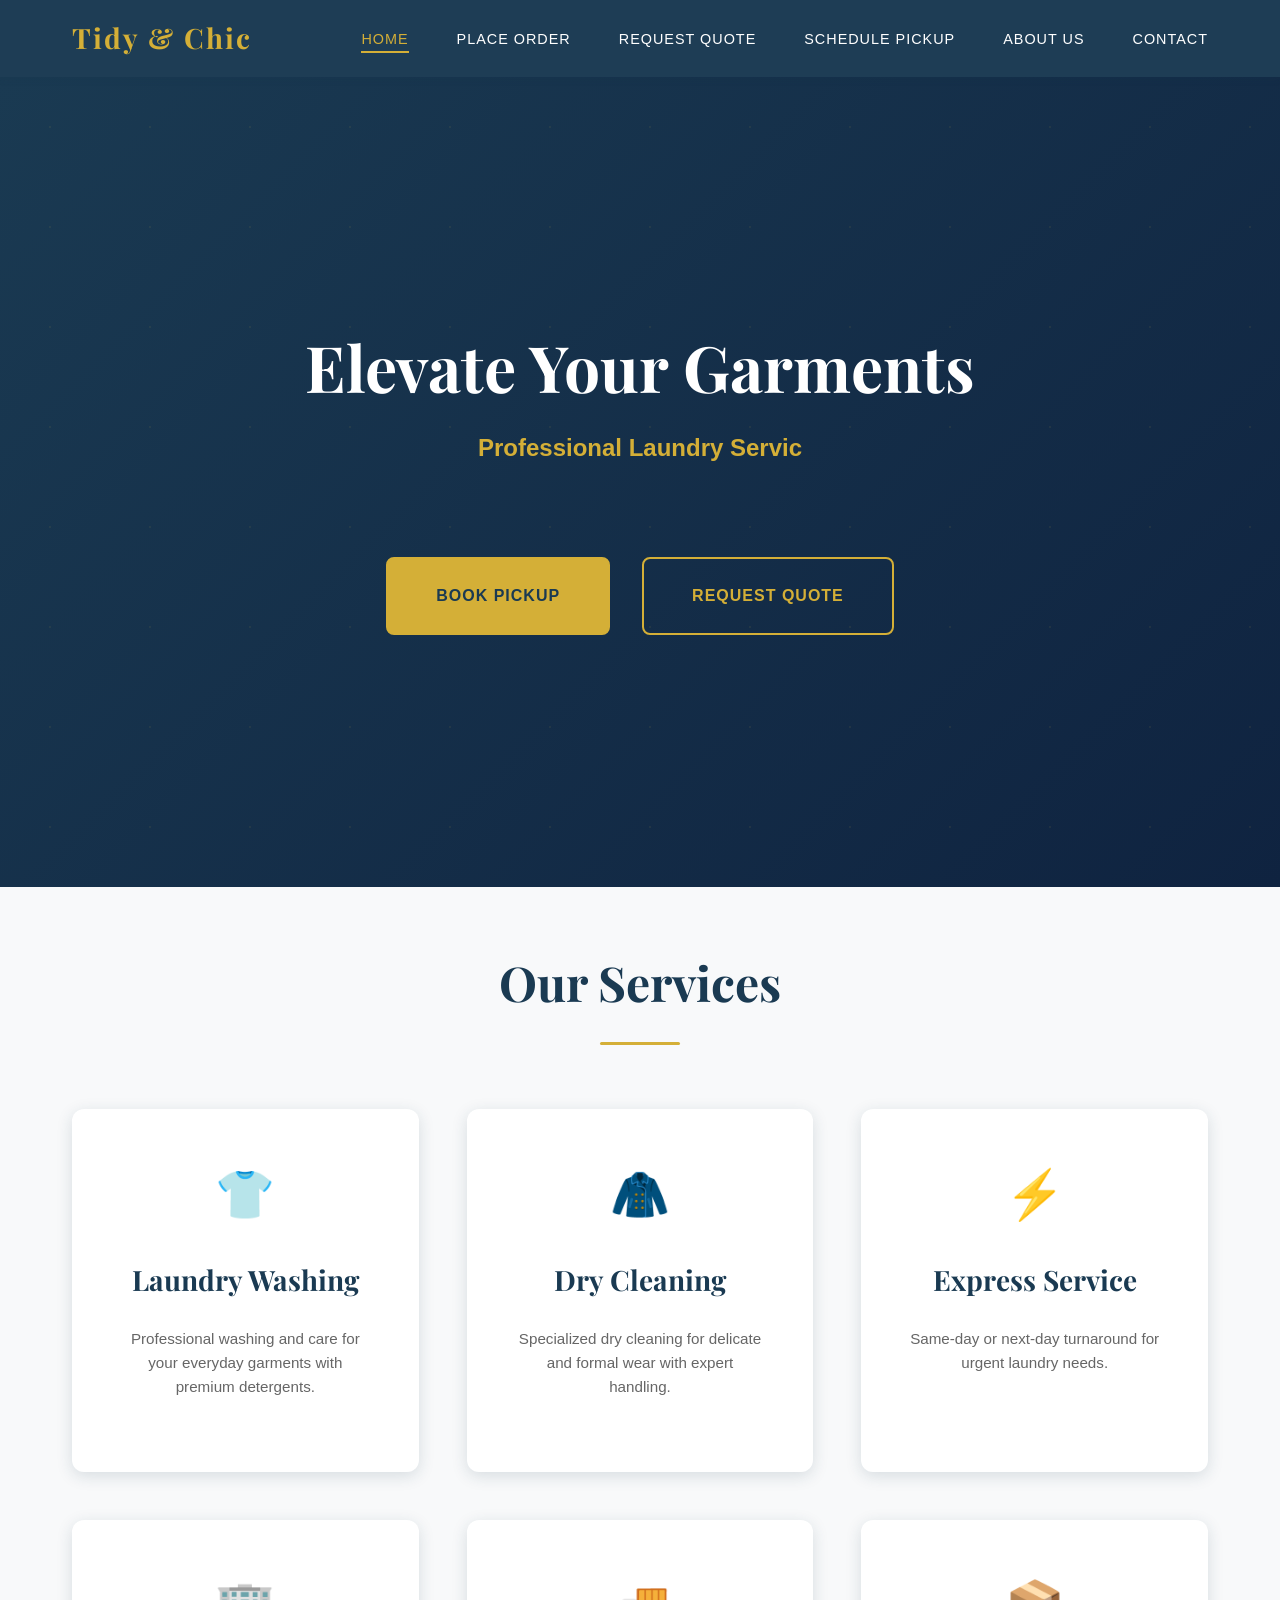
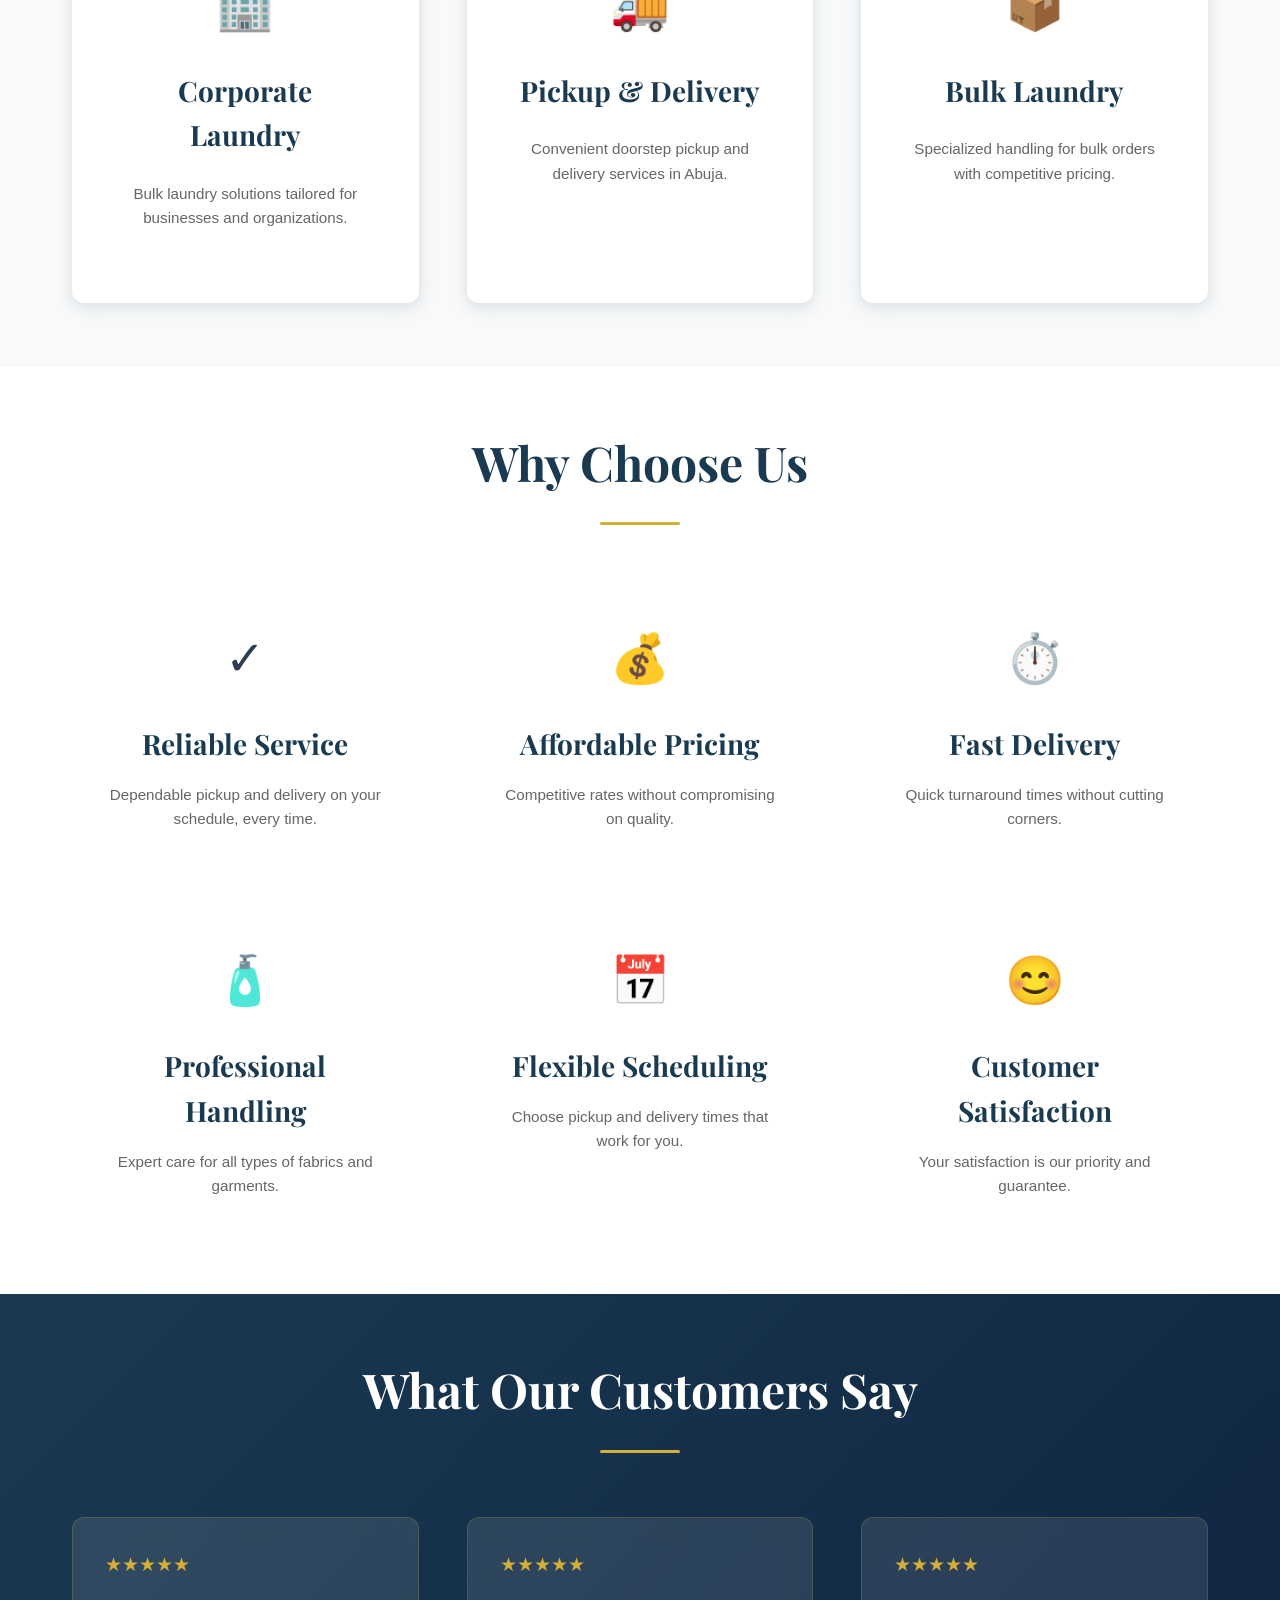
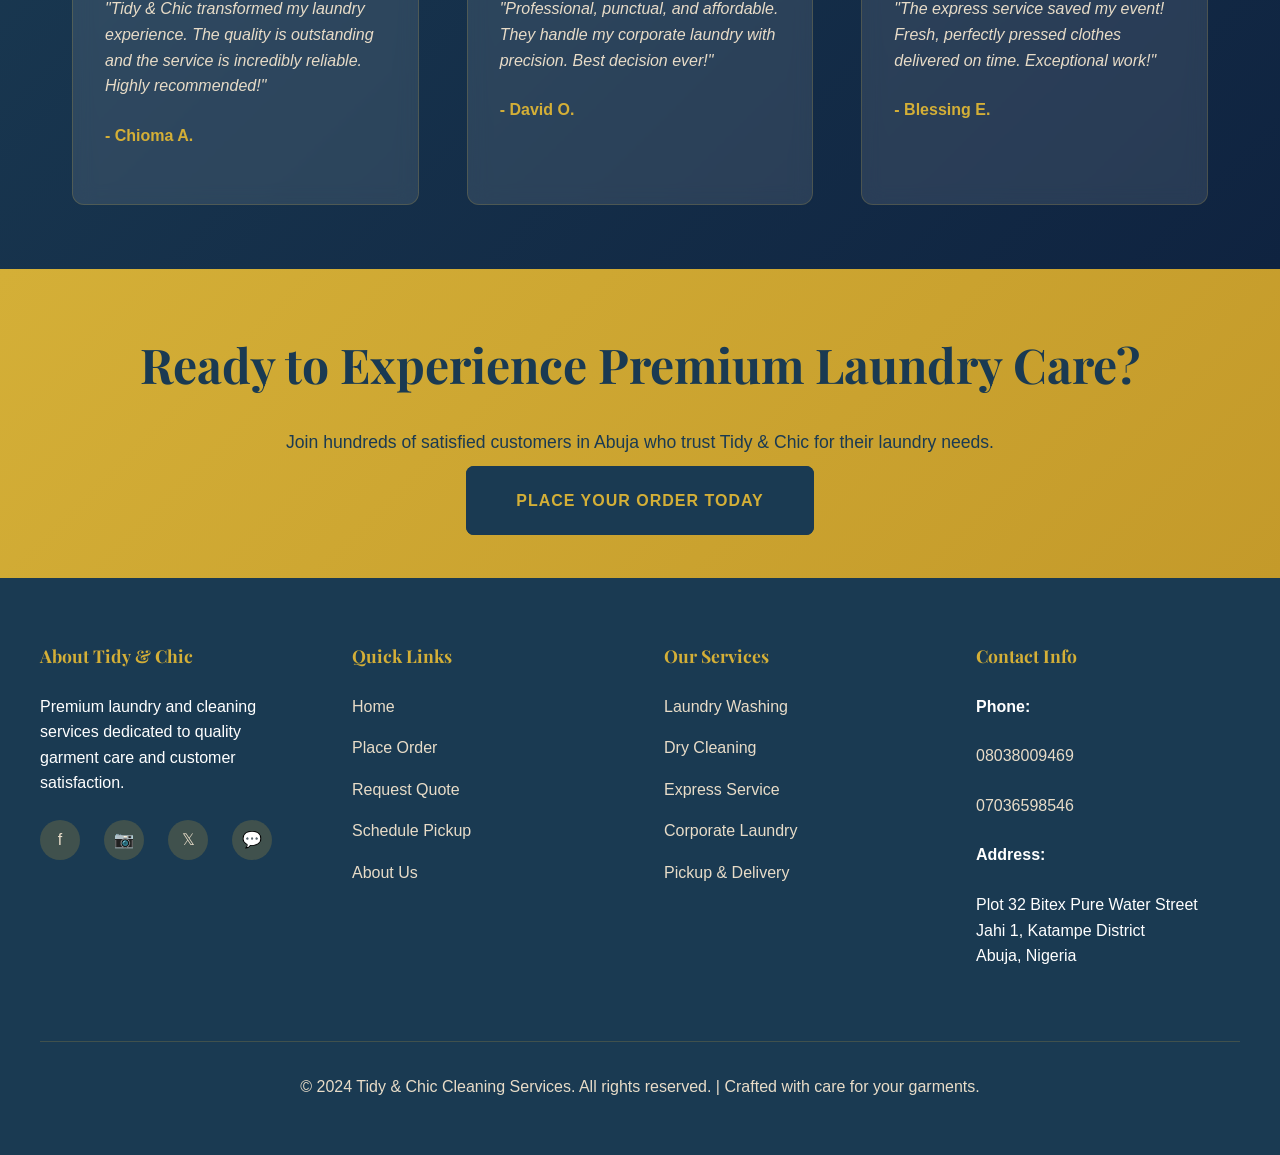
==== commit 7962c141: "Linked to Css files and Javascript main file" ====
--- a/index.html
+++ b/index.html
@@ -247,6 +247,6 @@
       </div>
     </footer>
 
-    <script src="main.js"></script>
+    <script src="./assets/js/main.js" defer></script>
   </body>
 </html>
--- a/assets/css/style.css
+++ b/assets/css/style.css
@@ -11,12 +11,12 @@
   --light-gray: #f8f9fa;
   --dark-gray: #2c3e50;
   --accent-light: #e8dcc8;
-  
+
   /* Typography */
-  --font-display: 'Playfair Display', serif;
-  --font-body: 'Segoe UI', Tahoma, Geneva, Verdana, sans-serif;
-  --font-accent: 'Montserrat', sans-serif;
-  
+  --font-display: "Playfair Display", serif;
+  --font-body: "Segoe UI", Tahoma, Geneva, Verdana, sans-serif;
+  --font-accent: "Montserrat", sans-serif;
+
   /* Spacing */
   --spacing-xs: 0.5rem;
   --spacing-sm: 1rem;
@@ -24,17 +24,17 @@
   --spacing-lg: 2rem;
   --spacing-xl: 3rem;
   --spacing-xxl: 4rem;
-  
+
   /* Border Radius */
   --radius-sm: 4px;
   --radius-md: 8px;
   --radius-lg: 12px;
-  
+
   /* Transitions */
   --transition-fast: 0.2s ease;
   --transition-smooth: 0.4s ease;
   --transition-slow: 0.6s ease;
-  
+
   /* Box Shadows */
   --shadow-sm: 0 2px 8px rgba(26, 58, 82, 0.1);
   --shadow-md: 0 4px 16px rgba(26, 58, 82, 0.15);
@@ -83,7 +83,12 @@
    TYPOGRAPHY
    ============================================ */
 
-h1, h2, h3, h4, h5, h6 {
+h1,
+h2,
+h3,
+h4,
+h5,
+h6 {
   font-family: var(--font-display);
   color: var(--navy);
   margin-bottom: var(--spacing-sm);
@@ -183,7 +188,7 @@
 }
 
 .nav-links a::after {
-  content: '';
+  content: "";
   position: absolute;
   bottom: -6px;
   left: 0;
@@ -249,7 +254,7 @@
 }
 
 .hero::before {
-  content: '';
+  content: "";
   position: absolute;
   top: 0;
   left: 0;
@@ -344,7 +349,7 @@
 }
 
 .section-title::after {
-  content: '';
+  content: "";
   position: absolute;
   bottom: 0;
   left: 50%;
@@ -372,12 +377,24 @@
   animation: slideUp 0.6s ease forwards;
 }
 
-.service-card:nth-child(1) { animation-delay: 0.1s; }
-.service-card:nth-child(2) { animation-delay: 0.2s; }
-.service-card:nth-child(3) { animation-delay: 0.3s; }
-.service-card:nth-child(4) { animation-delay: 0.4s; }
-.service-card:nth-child(5) { animation-delay: 0.5s; }
-.service-card:nth-child(6) { animation-delay: 0.6s; }
+.service-card:nth-child(1) {
+  animation-delay: 0.1s;
+}
+.service-card:nth-child(2) {
+  animation-delay: 0.2s;
+}
+.service-card:nth-child(3) {
+  animation-delay: 0.3s;
+}
+.service-card:nth-child(4) {
+  animation-delay: 0.4s;
+}
+.service-card:nth-child(5) {
+  animation-delay: 0.5s;
+}
+.service-card:nth-child(6) {
+  animation-delay: 0.6s;
+}
 
 .service-card:hover {
   transform: translateY(-10px);
@@ -421,12 +438,24 @@
   animation: fadeIn 0.8s ease forwards;
 }
 
-.feature-item:nth-child(1) { animation-delay: 0.2s; }
-.feature-item:nth-child(2) { animation-delay: 0.3s; }
-.feature-item:nth-child(3) { animation-delay: 0.4s; }
-.feature-item:nth-child(4) { animation-delay: 0.5s; }
-.feature-item:nth-child(5) { animation-delay: 0.6s; }
-.feature-item:nth-child(6) { animation-delay: 0.7s; }
+.feature-item:nth-child(1) {
+  animation-delay: 0.2s;
+}
+.feature-item:nth-child(2) {
+  animation-delay: 0.3s;
+}
+.feature-item:nth-child(3) {
+  animation-delay: 0.4s;
+}
+.feature-item:nth-child(4) {
+  animation-delay: 0.5s;
+}
+.feature-item:nth-child(5) {
+  animation-delay: 0.6s;
+}
+.feature-item:nth-child(6) {
+  animation-delay: 0.7s;
+}
 
 .feature-icon {
   font-size: 2.5rem;
@@ -479,9 +508,15 @@
   animation: slideUp 0.6s ease forwards;
 }
 
-.testimonial-card:nth-child(1) { animation-delay: 0.1s; }
-.testimonial-card:nth-child(2) { animation-delay: 0.2s; }
-.testimonial-card:nth-child(3) { animation-delay: 0.3s; }
+.testimonial-card:nth-child(1) {
+  animation-delay: 0.1s;
+}
+.testimonial-card:nth-child(2) {
+  animation-delay: 0.2s;
+}
+.testimonial-card:nth-child(3) {
+  animation-delay: 0.3s;
+}
 
 .testimonial-card:hover {
   background: rgba(212, 175, 55, 0.1);
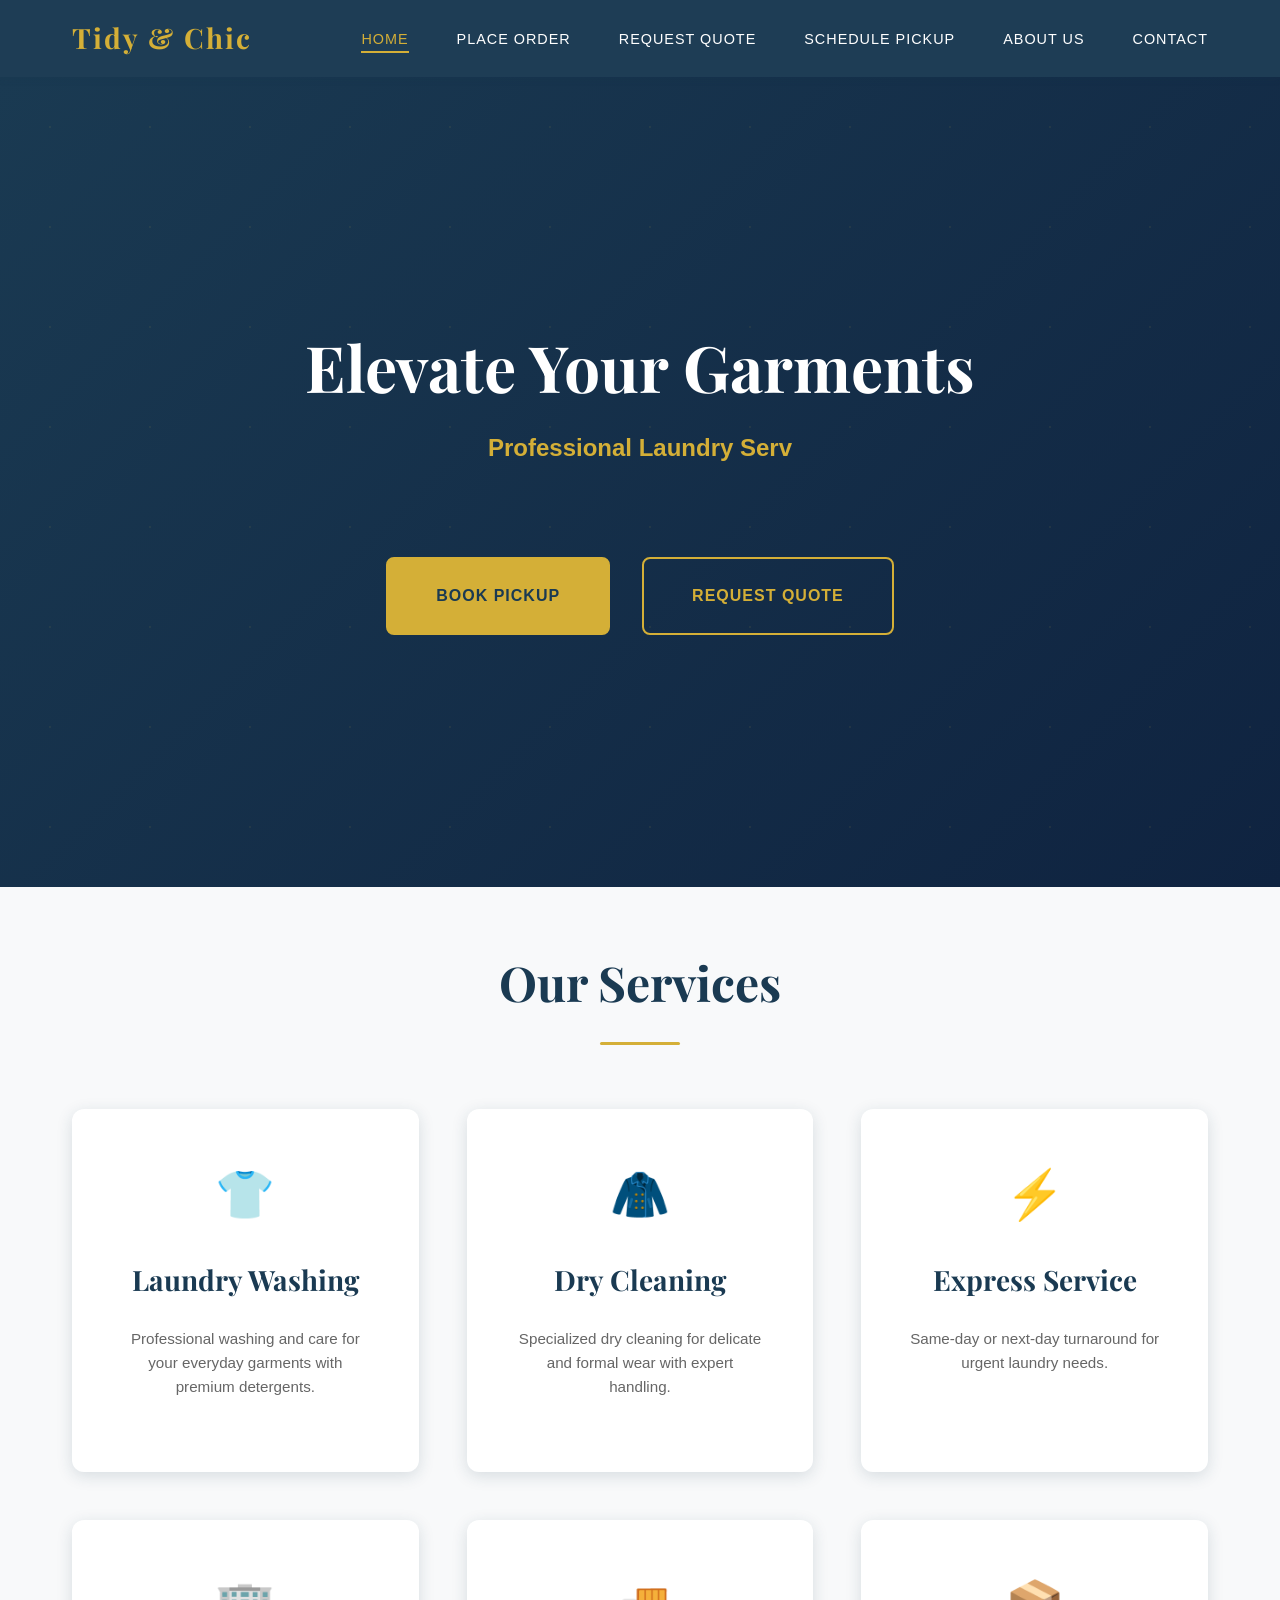
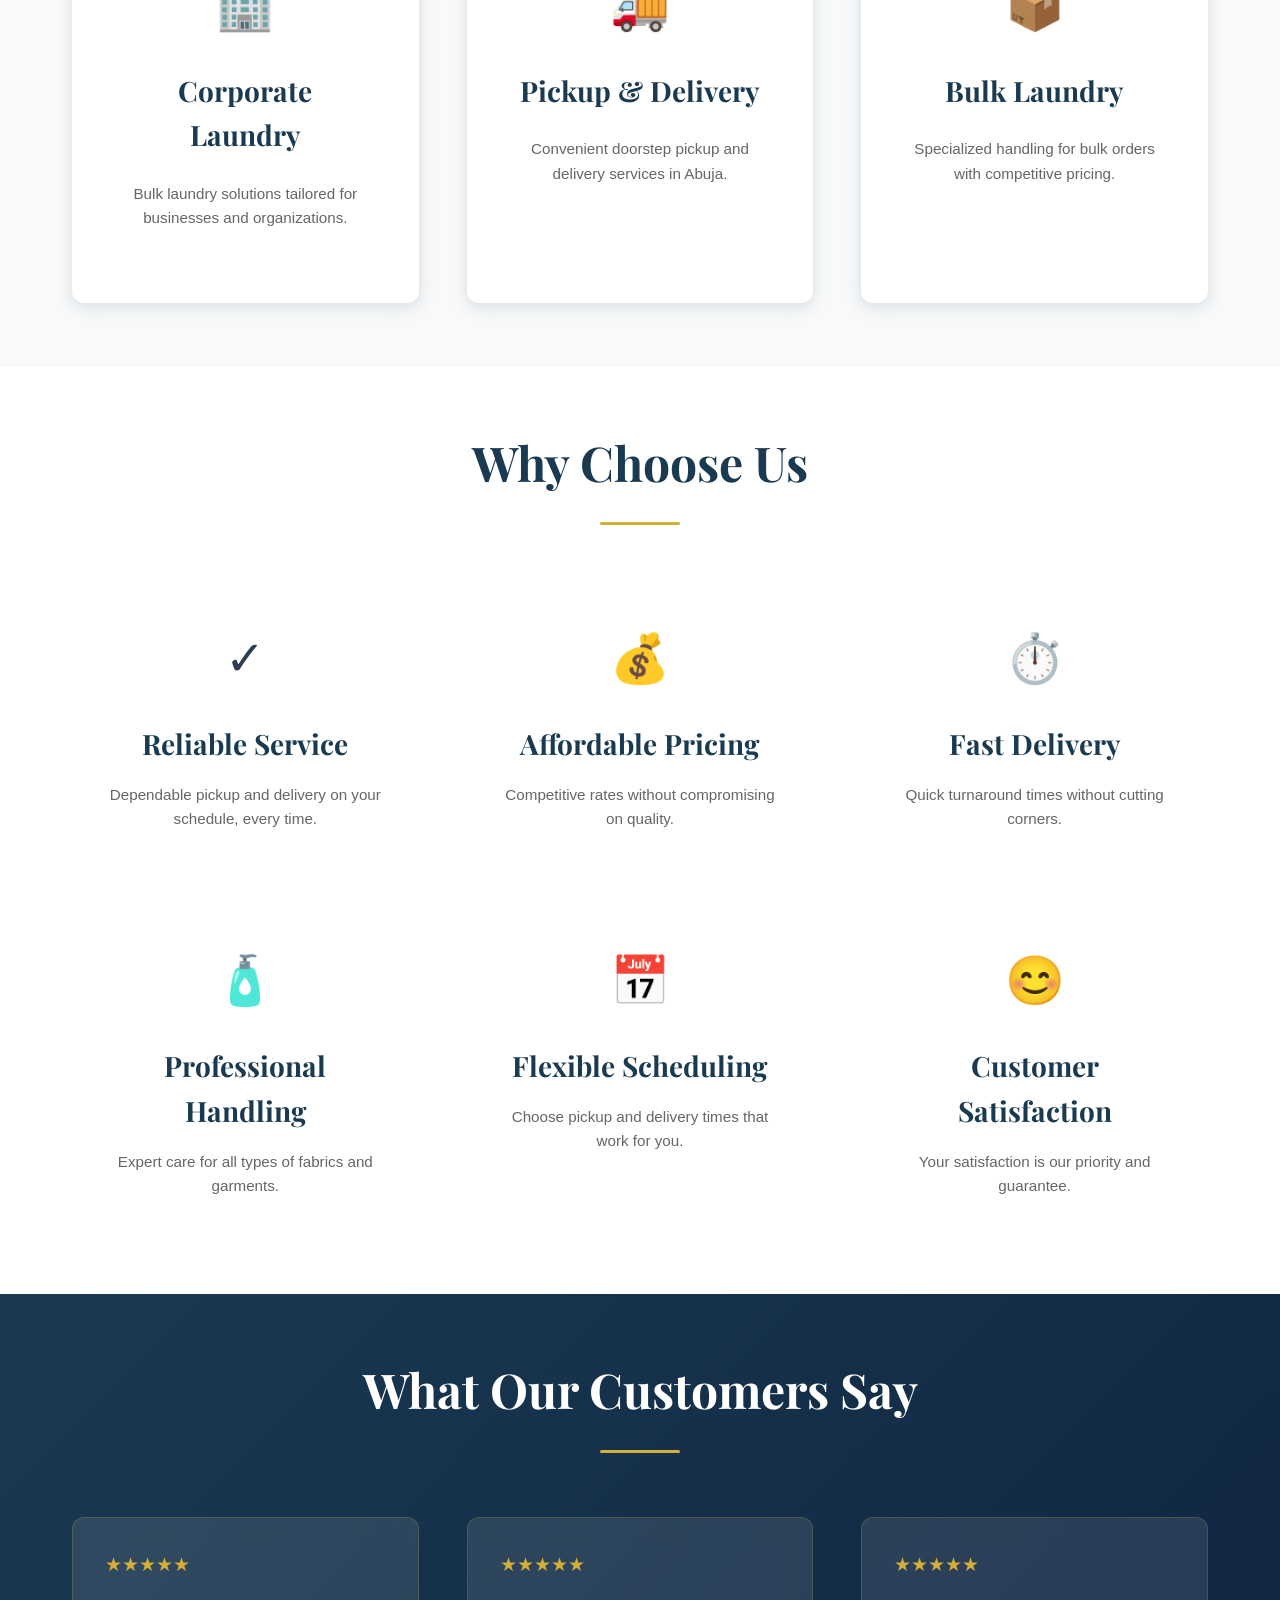
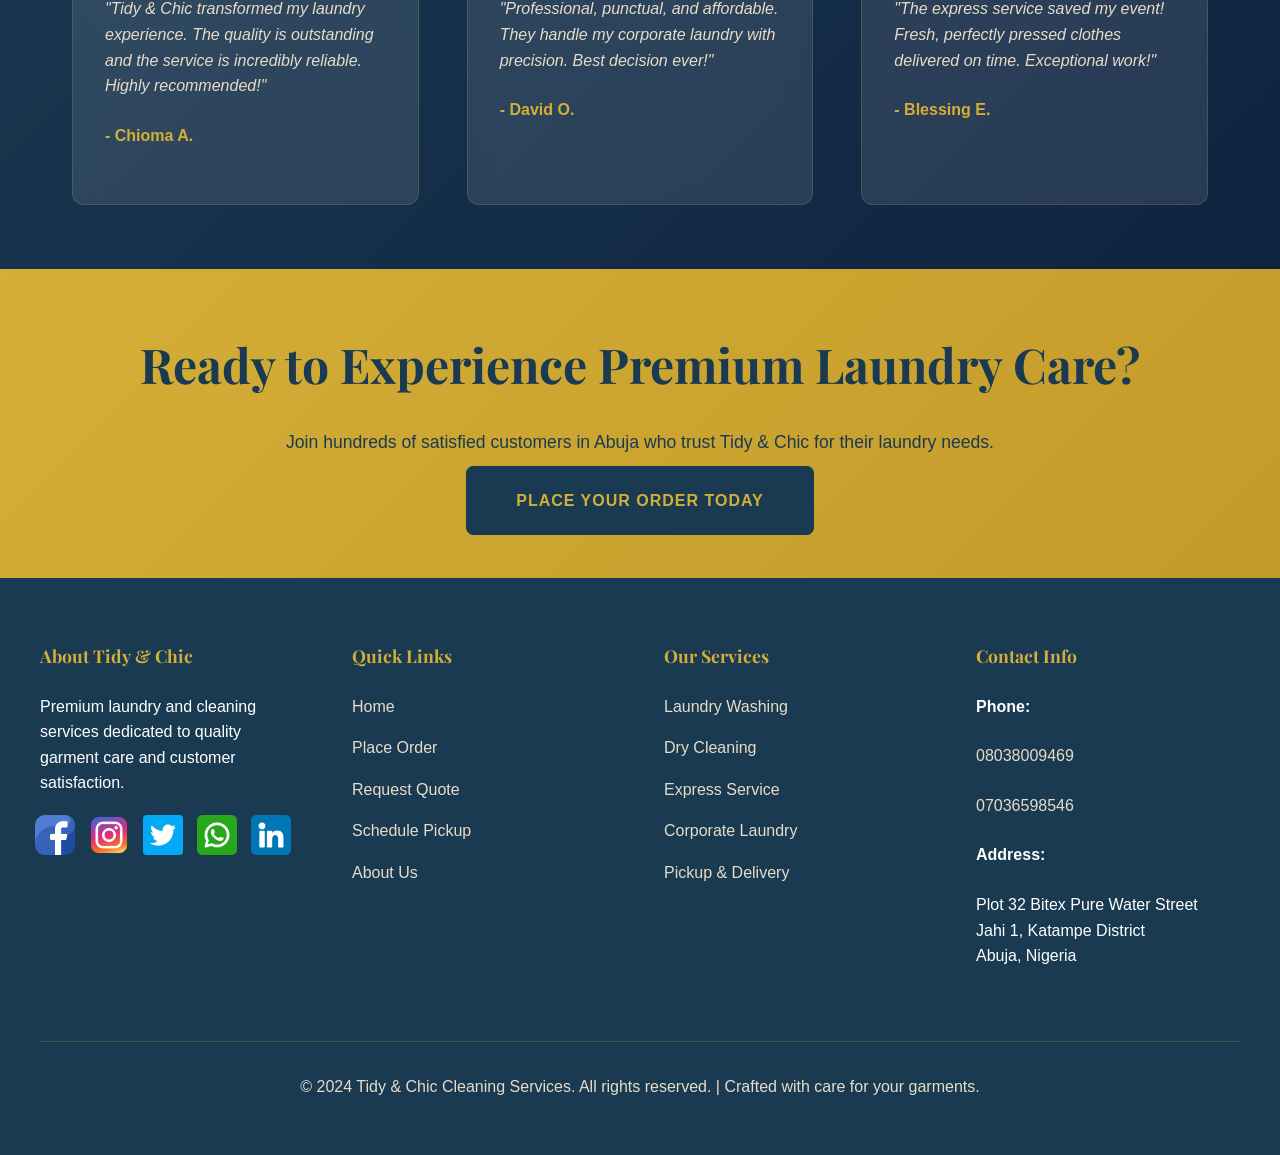
==== commit 4770bacd: "Added icon dir, added icon images, added css rule for icon sizing" ====
--- a/index.html
+++ b/index.html
@@ -201,10 +201,21 @@
             care and customer satisfaction.
           </p>
           <div class="social-icons">
-            <a href="#" title="Facebook">f</a>
-            <a href="#" title="Instagram">📷</a>
-            <a href="#" title="Twitter">𝕏</a>
-            <a href="#" title="WhatsApp">💬</a>
+            <a href="#" title="Facebook"
+              ><img src="./assets/img/icons/facebook.png" alt="Facebook icon"
+            /></a>
+            <a href="#" title="Instagram"
+              ><img src="./assets/img/icons/instagram.png" alt="Instagram icon"
+            /></a>
+            <a href="#" title="Twitter"
+              ><img src="./assets/img/icons/twitter.png" alt="Twitter Icon"
+            /></a>
+            <a href="#" title="WhatsApp"
+              ><img src="./assets/img/icons/whatsapp.png" alt="Whatsapp icon"
+            /></a>
+            <a href="#" title="LinkedIn"
+              ><img src="./assets/img/icons/linkedin.png" alt="linkedin icon"
+            /></a>
           </div>
         </div>
         <div class="footer-section">
--- a/assets/css/style.css
+++ b/assets/css/style.css
@@ -769,11 +769,16 @@
   display: inline-flex;
   align-items: center;
   justify-content: center;
-  width: 40px;
-  height: 40px;
+  width: 30px;
+  height: 30px;
   background: rgba(212, 175, 55, 0.2);
   border-radius: 50%;
   transition: all var(--transition-fast);
+}
+
+.social-icons img {
+  width: 40px;
+  height: 40px;
 }
 
 .social-icons a:hover {
